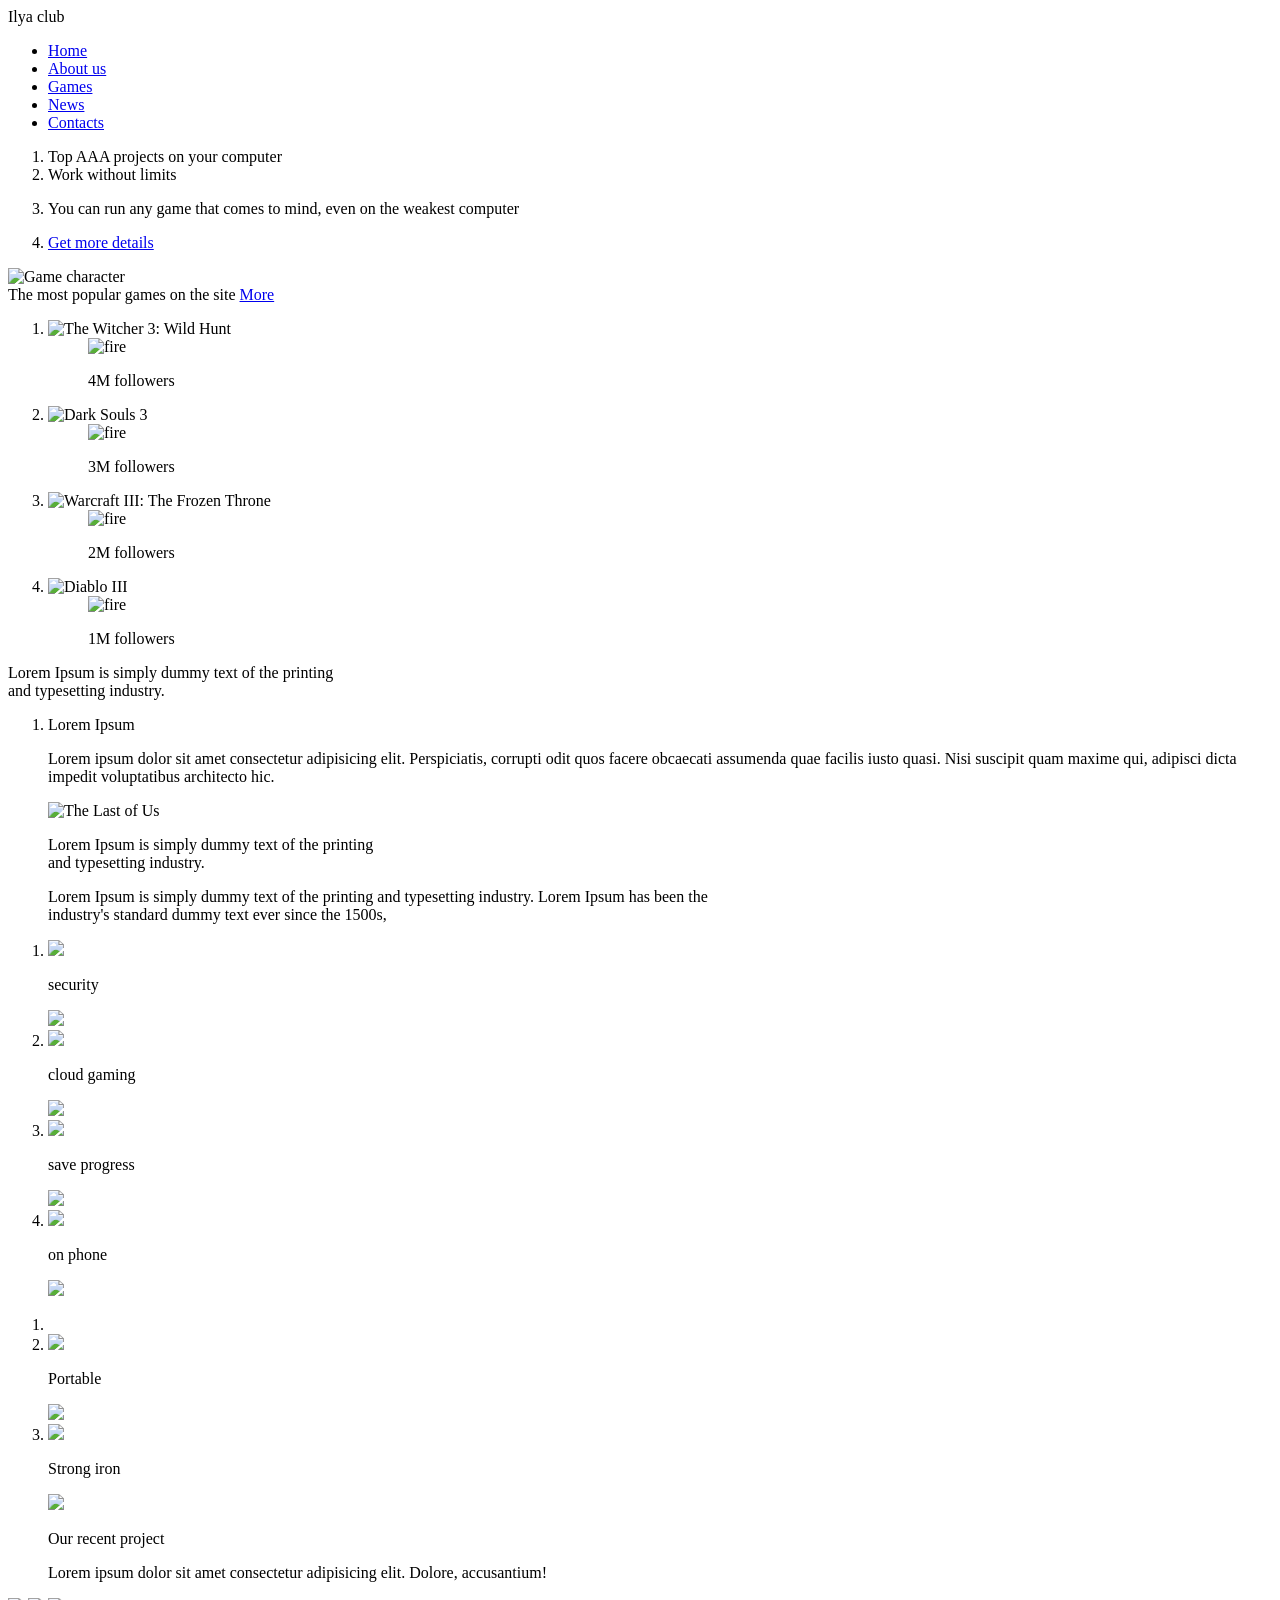
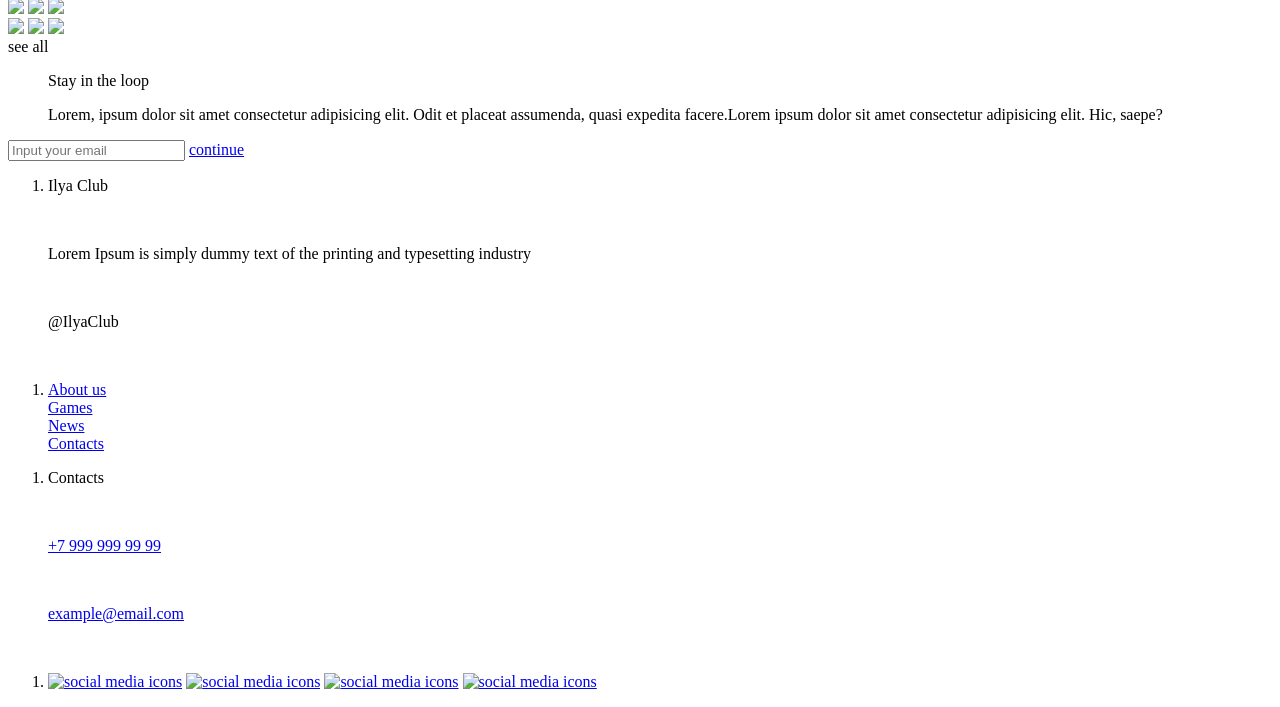
==== index.html @ 364cbd87 "Add files via upload" ====
<!DOCTYPE html>
<html lang="en">
<head>
    <meta charset="UTF-8">
    <meta name="viewport" content="width=device-width, initial-scale=1.0">
    <title>Game Website</title>
    <link rel="stylesheet" href="css/main.css">
</head>
<body>
    <header class="container">
        <span class="logo">Ilya club</span>
        <nav>
            <ul class="menu">
                <li class="active"><a href="about.html" class="active">Home</a></li>
                <li ><a href="about.html">About us</a></li>
                <li ><a href="games.html">Games</a></li>
                <li ><a href="news.html">News</a></li>
                <li class="menu-btn1"><a href="contacts.html">Contacts</a></li>
            </ul>
        </nav>
    </header>
    <main>
        <section id="gradient">
            <section class="hero">
                <div>
                <ol class="info1">
                    <li class="info1-item1">Top AAA projects on your computer</li>
                    <li class="info1-item2">Work without limits</li>
                    <li class="info1-item3"><p>You can run any game that comes to mind, even on the weakest computer</p></li>
                    <li><a class="info1-btn1" href="details.html">Get more details</a></li>
                </ol>
                </div>
                <img src="img/game-character 1-no-bg-HD (carve.photos).png" class="game-gg" alt="Game character">
            </section>

            <section class="popular-section">
                <div class="popular-heading">
                    <span class="text">The most popular games on the site</span>
                    <a class="popular-games-link" href="games.html">More</a>
                </div>
                <ol class="popular-games">
                    <li>
                        <img src="img/The_Witcher_3-_Wild_Hunt_Cover.jpg" alt="The Witcher 3: Wild Hunt" class="popular-games-img">
                        <ol class="popular-games-followers">
                            <img src="img/fire-element.png" alt="fire" class="followers-item">
                            <p class="followers-text">4M followers</p>
                        </ol>
                    </li>
                    <li>
                        <img src="img/Dark_souls_3_cover_art.jpg" alt="Dark Souls 3" class="popular-games-img">
                        <ol class="popular-games-followers">
                            <img src="img/fire-element.png" alt="fire" class="followers-item">
                            <p class="followers-text">3M followers</p>
                        </ol>
                    </li>
                    <li>
                        <img src="img/Warcraft_III_The_Frozen_Throne_Cover.jpg" alt="Warcraft III: The Frozen Throne" class="popular-games-img">
                        <ol class="popular-games-followers">
                            <img src="img/fire-element.png" alt="fire" class="followers-item">
                            <p class="followers-text">2M followers</p>
                        </ol>
                    </li>
                    <li>
                        <img src="img/Diablo_III_cover_720x1080.png" alt="Diablo III" class="popular-games-img">
                        <ol class="popular-games-followers">
                            <img src="img/fire-element.png" alt="fire" class="followers-item">
                            <p class="followers-text">1M followers</p>
                        </ol>
                    </li>
                </ol>       
            </section>
            <section class="before-popular">    
                <p class="before-popular-text1">Lorem Ipsum is simply dummy text of the printing<br> and typesetting industry.</p>
                <ol class="before-popular-list">
                    <li>
                        <p class="before-popular-text2">Lorem Ipsum</p>
                        <p class="before-popular-text3">Lorem ipsum dolor sit amet consectetur adipisicing elit. Perspiciatis, corrupti odit quos facere obcaecati assumenda quae facilis iusto quasi. Nisi suscipit quam maxime qui, adipisci dicta impedit voluptatibus architecto hic.</p>
                        <img src="img/lustofus.jpg" alt="The Last of Us" class="before-popular-img">
                    </li>
                </ol>
            </section>
            <section class="razdels">
                <ol class="razdels-div-link">
                    <p class="razdels-div-text1">Lorem Ipsum is simply dummy text of the printing<br>and typesetting industry.</p>
                    <p class="razdels-div-text2">Lorem Ipsum is simply dummy text of the printing and typesetting industry. Lorem Ipsum has been the<br>industry's standard dummy text ever since the 1500s,</p>
                </ol>
                <div>
                    <ol class="knopcy-list1">
                        <li>
                            <img src="img/signalization.png" class="knopcy-i">
                            <p class="knopcy-p">security</p>
                            <img src="img/irow.png" class="irow">
                        </li>
                        <li>
                            <img src="img/ps.png" class="knopcy-i">
                            <p class="knopcy-p">cloud gaming</p>
                            <img src="img/irow.png" class="irow">
                        </li>
                        <li>
                            <img src="img/hdd.png" class="knopcy-i">
                            <p class="knopcy-p">save progress</p>
                            <img src="img/irow.png" class="irow">
                        </li>
                        <li>
                            <img src="img/planshetphone.png" class="knopcy-i">
                            <p class="knopcy-p">on phone</p>
                            <img src="img/irow.png" class="irow">
                        </li>
                    </ol>
                </div>
                <div>
                    <ol class="knopcy-list2">
                        <li></li>
                        <li>
                            <img src="img/pkphone.png" class="knopcy-i">
                            <p class="knopcy-p">Portable</p>
                            <img src="img/irow.png" class="irow">

                        </li>
                        <li>
                            <img src="img/4270416.png" class="knopcy-i">
                            <p class="knopcy-p">Strong iron</p>
                            <img src="img/irow.png" class="irow">
                        </li>
                    </ol>
                </div>
            </section>
        </section>
        <section class="gradient2">
            <section class="our-project-section">
                <div>
                    <ol class="o-p-s-list">
                        <p class="o-p-s-l-text1">Our recent project</p>
                        <p class="o-p-s-l-text2">Lorem ipsum dolor sit amet consectetur adipisicing elit. Dolore, accusantium!</p>
                    </ol>
                    <div class="img-our-project-section1">
                        <img src="img/Rectangle 15.png">
                        <img src="img/Rectangle 16.png">
                        <img src="img/Rectangle 17.png">
                    </div>
                    <div class="img-our-project-section2">
                        <img src="img/Rectangle 19.png">
                        <img src="img/Rectangle 18.png">
                        <img src="img/Rectangle 20.png" class="img-in-ops">
                    </div>
                    <a class="btn-in-ops">see all</a>
                </div>
                <div class="email-contact">
                    <ol style="list-style: none;">
                        <li>
                            <p class="text-in-email">Stay in the loop</p>
                        </li>
                        <li>
                            <p class="text-in-email2">Lorem, ipsum dolor sit amet consectetur adipisicing elit. Odit et placeat assumenda, quasi expedita facere.Lorem ipsum dolor sit amet consectetur adipisicing elit. Hic, saepe?</p>
                        </li>
                    </ol>
                    <form action="" method="post">
                        <input type="email" class="email-input" placeholder="Input your email">
                        <a href="#" class="send-email">continue</a>
                    </form>
                </div>
            </section>
        </section>
    </main>
    <footer>
        <div class="footer">
            <ol class="footer-list"> 
                <li>
                    <p class="logo">Ilya Club</p><br>
                    <p>Lorem Ipsum is simply dummy text of the printing and typesetting industry</p><br>
                    <p>@IlyaClub</p><br>
                </li>
            </ol>
            <ol class="footer-list">
                <li>
                    <a href="about.html" class="footer-link-text">About us</a><br>
                    <a href="games.html" class="footer-link">Games</a><br>
                    <a href="news.html" class="footer-link">News</a><br>
                    <a href="contacts.html" class="footer-link">Contacts</a><br>
                </li>
            </ol>
            <ol class="footer-list" id="footer-list-contacts">
                <li>
                    <p class="footer-text-c">Contacts</p><br>
                    <a href="tel:+79999999999"><p class="number">+7 999 999 99 99</p></a><br>
                    <a href="mailto:example@email.com"><p class="email">example@email.com</p></a><br>
                </li>
            </ol>
            <ol class="footer-list">
                <li>
                    <a href="#"><img src="img/Group 5.png" alt="social media icons" class="footer-social-media"></a>
                    <a href="#"><img src="img/Group 11.png" alt="social media icons" class="footer-social-media"></a>
                    <a href="#"><img src="img/Group 10.png" alt="social media icons" class="footer-social-media"></a>
                    <a href="#"><img src="img/Group 9.png" alt="social media icons" class="footer-social-media"></a>
                </li>
            </ol>
        </div>
    </footer>
</body>
</html>
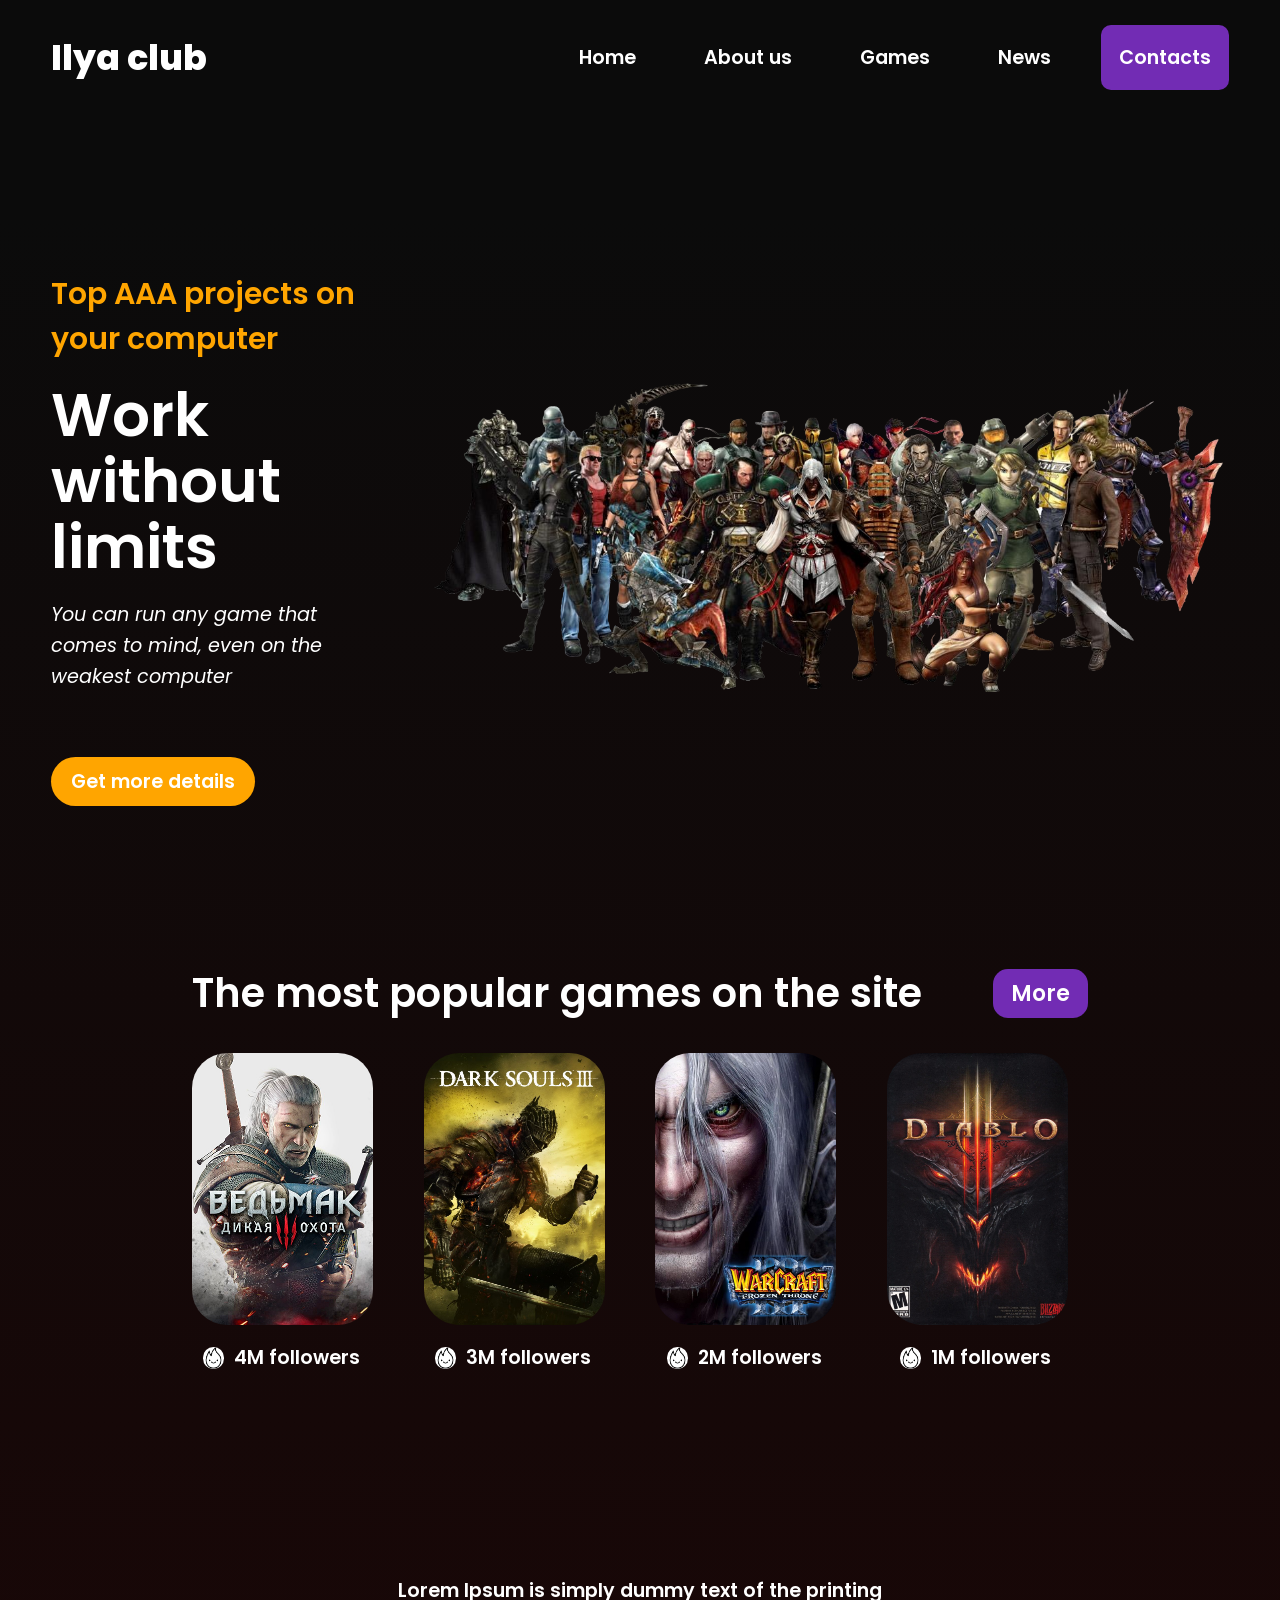
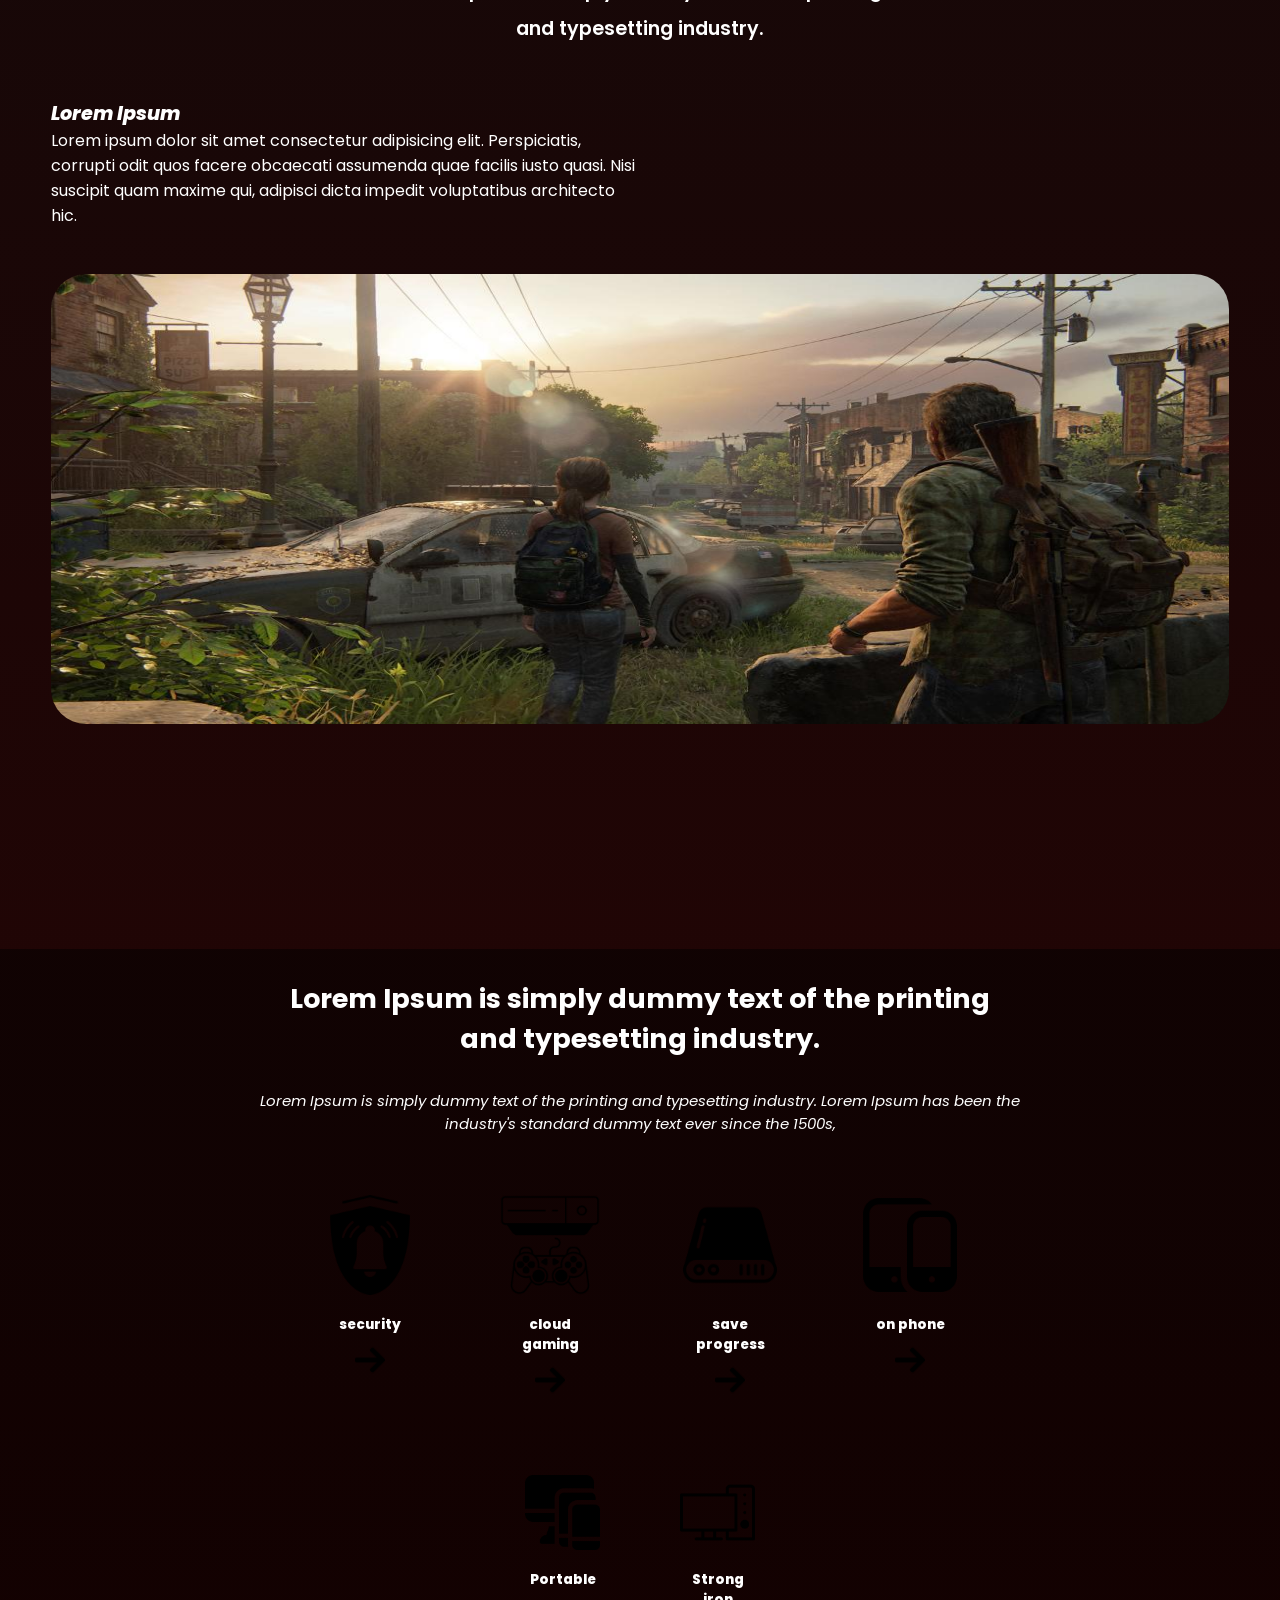
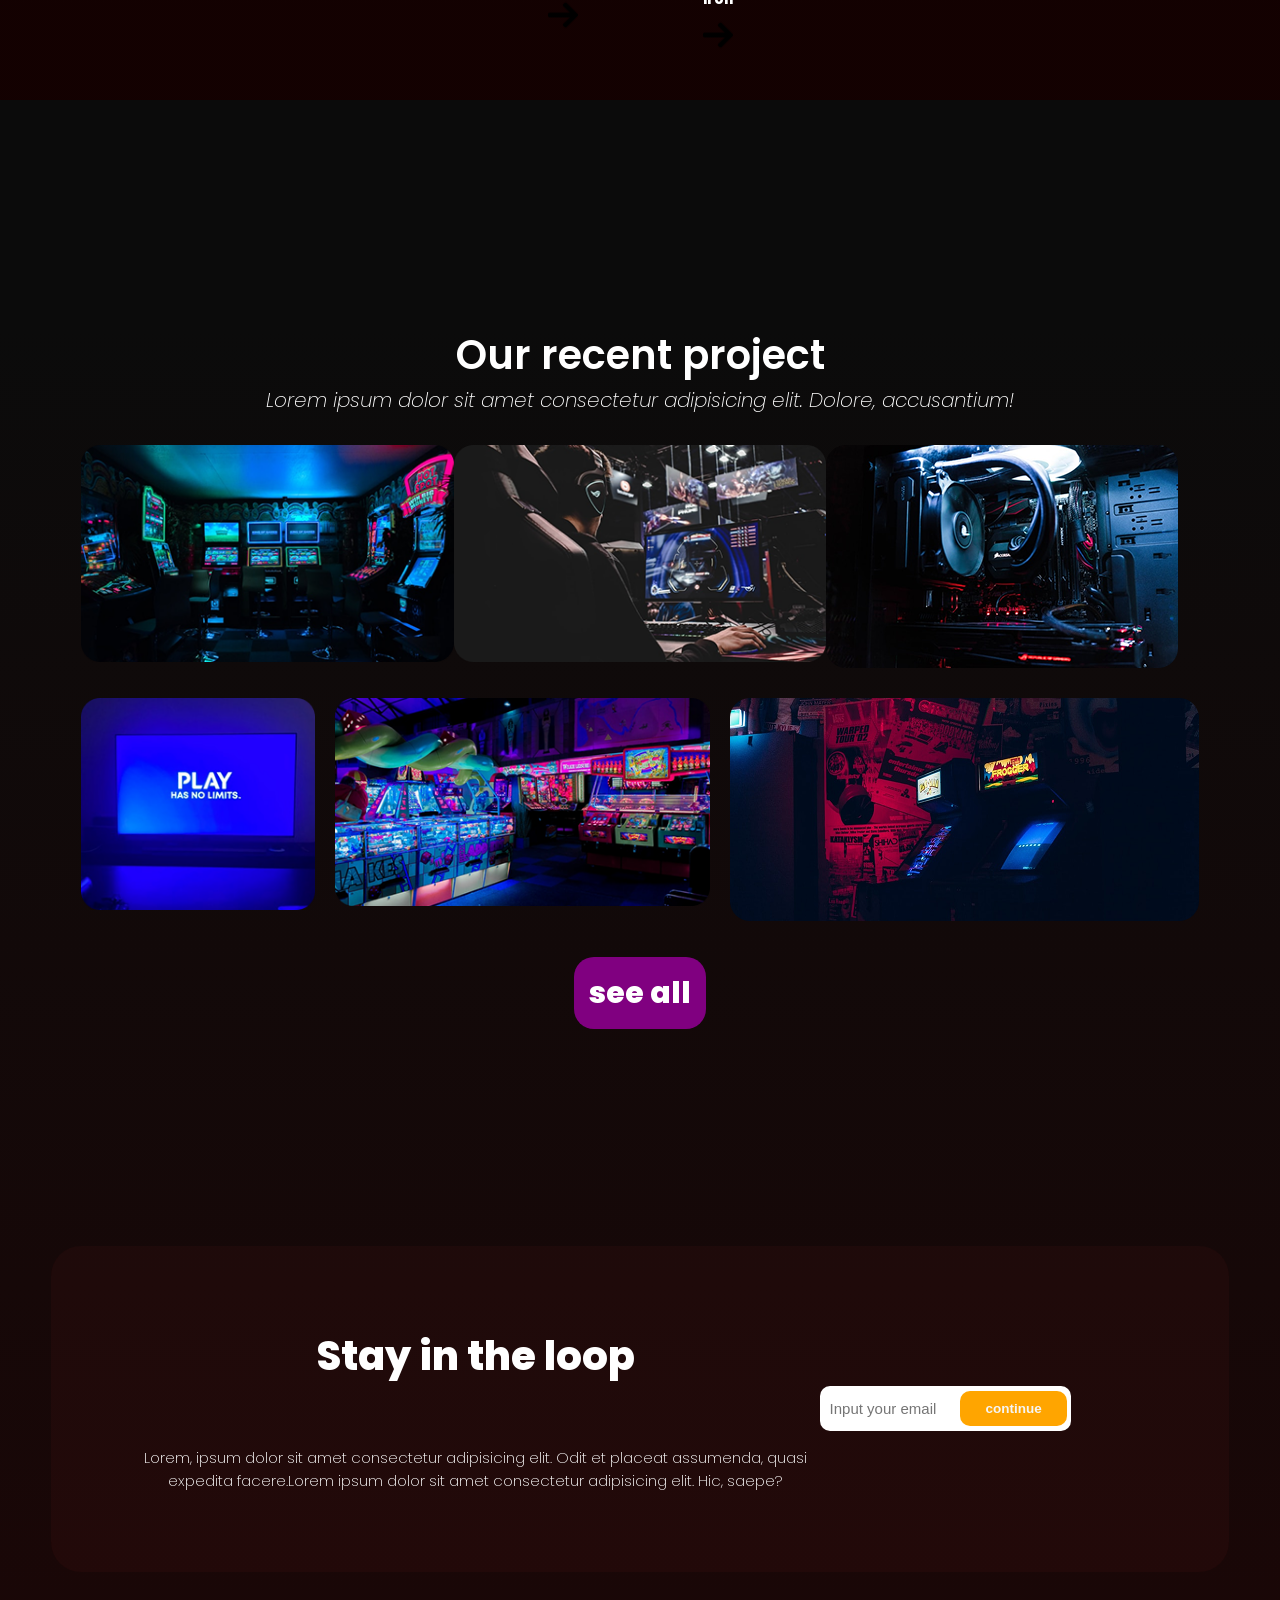
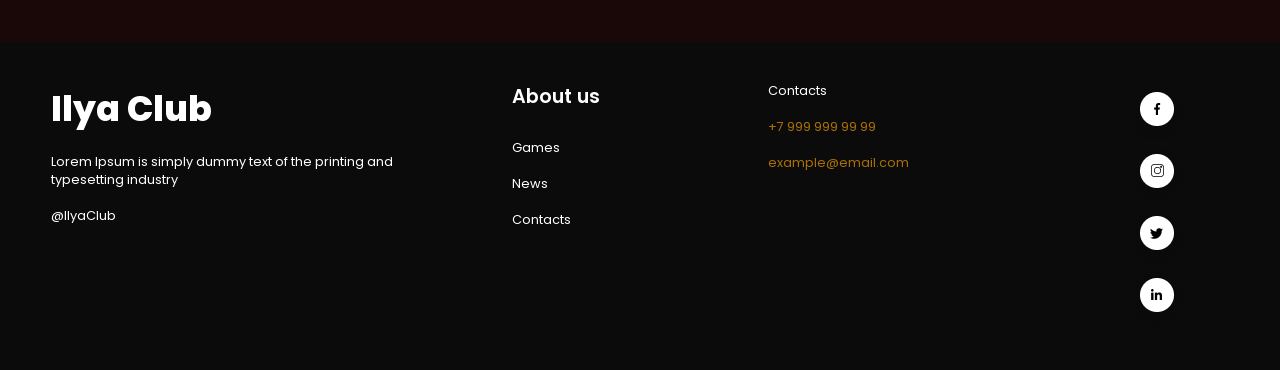
==== commit 7959dbcc: "сделал ревью" ====
--- a/index.html
+++ b/index.html
@@ -1,200 +1,270 @@
-<!DOCTYPE html>
+<!doctype html>
 <html lang="en">
-<head>
-    <meta charset="UTF-8">
-    <meta name="viewport" content="width=device-width, initial-scale=1.0">
+  <head>
+    <meta charset="UTF-8" />
+    <meta name="viewport" content="width=device-width, initial-scale=1.0" />
     <title>Game Website</title>
-    <link rel="stylesheet" href="css/main.css">
-</head>
-<body>
+    <link rel="stylesheet" href="css/main.css" />
+  </head>
+  <body>
     <header class="container">
-        <span class="logo">Ilya club</span>
-        <nav>
-            <ul class="menu">
-                <li class="active"><a href="about.html" class="active">Home</a></li>
-                <li ><a href="about.html">About us</a></li>
-                <li ><a href="games.html">Games</a></li>
-                <li ><a href="news.html">News</a></li>
-                <li class="menu-btn1"><a href="contacts.html">Contacts</a></li>
-            </ul>
-        </nav>
+      <span class="logo">Ilya club</span>
+      <nav class="menu">
+        <a href="about.html" class="active">Home</a>
+        <a href="about.html">About us</a>
+        <a href="games.html">Games</a>
+        <a href="news.html">News</a>
+        <a href="contacts.html" class="menu-btn1">Contacts</a>
+      </nav>
     </header>
     <main>
-        <section id="gradient">
-            <section class="hero">
-                <div>
-                <ol class="info1">
-                    <li class="info1-item1">Top AAA projects on your computer</li>
-                    <li class="info1-item2">Work without limits</li>
-                    <li class="info1-item3"><p>You can run any game that comes to mind, even on the weakest computer</p></li>
-                    <li><a class="info1-btn1" href="details.html">Get more details</a></li>
-                </ol>
-                </div>
-                <img src="img/game-character 1-no-bg-HD (carve.photos).png" class="game-gg" alt="Game character">
-            </section>
+      <section id="gradient">
+        <section class="hero">
+          <div class="info1">
+            <p class="info1-item1">Top AAA projects on your computer</p>
+            <p class="info1-item2">Work without limits</p>
+            <p class="info1-item3">
+              You can run any game that comes to mind, even on the weakest
+              computer
+            </p>
+            <a class="info1-btn1" href="details.html">Get more details</a>
+          </div>
+          <img
+            src="img/game-character 1-no-bg-HD (carve.photos).png"
+            class="game-gg"
+            alt="Game character"
+          />
+        </section>
 
-            <section class="popular-section">
-                <div class="popular-heading">
-                    <span class="text">The most popular games on the site</span>
-                    <a class="popular-games-link" href="games.html">More</a>
-                </div>
-                <ol class="popular-games">
-                    <li>
-                        <img src="img/The_Witcher_3-_Wild_Hunt_Cover.jpg" alt="The Witcher 3: Wild Hunt" class="popular-games-img">
-                        <ol class="popular-games-followers">
-                            <img src="img/fire-element.png" alt="fire" class="followers-item">
-                            <p class="followers-text">4M followers</p>
-                        </ol>
-                    </li>
-                    <li>
-                        <img src="img/Dark_souls_3_cover_art.jpg" alt="Dark Souls 3" class="popular-games-img">
-                        <ol class="popular-games-followers">
-                            <img src="img/fire-element.png" alt="fire" class="followers-item">
-                            <p class="followers-text">3M followers</p>
-                        </ol>
-                    </li>
-                    <li>
-                        <img src="img/Warcraft_III_The_Frozen_Throne_Cover.jpg" alt="Warcraft III: The Frozen Throne" class="popular-games-img">
-                        <ol class="popular-games-followers">
-                            <img src="img/fire-element.png" alt="fire" class="followers-item">
-                            <p class="followers-text">2M followers</p>
-                        </ol>
-                    </li>
-                    <li>
-                        <img src="img/Diablo_III_cover_720x1080.png" alt="Diablo III" class="popular-games-img">
-                        <ol class="popular-games-followers">
-                            <img src="img/fire-element.png" alt="fire" class="followers-item">
-                            <p class="followers-text">1M followers</p>
-                        </ol>
-                    </li>
-                </ol>       
-            </section>
-            <section class="before-popular">    
-                <p class="before-popular-text1">Lorem Ipsum is simply dummy text of the printing<br> and typesetting industry.</p>
-                <ol class="before-popular-list">
-                    <li>
-                        <p class="before-popular-text2">Lorem Ipsum</p>
-                        <p class="before-popular-text3">Lorem ipsum dolor sit amet consectetur adipisicing elit. Perspiciatis, corrupti odit quos facere obcaecati assumenda quae facilis iusto quasi. Nisi suscipit quam maxime qui, adipisci dicta impedit voluptatibus architecto hic.</p>
-                        <img src="img/lustofus.jpg" alt="The Last of Us" class="before-popular-img">
-                    </li>
-                </ol>
-            </section>
-            <section class="razdels">
-                <ol class="razdels-div-link">
-                    <p class="razdels-div-text1">Lorem Ipsum is simply dummy text of the printing<br>and typesetting industry.</p>
-                    <p class="razdels-div-text2">Lorem Ipsum is simply dummy text of the printing and typesetting industry. Lorem Ipsum has been the<br>industry's standard dummy text ever since the 1500s,</p>
-                </ol>
-                <div>
-                    <ol class="knopcy-list1">
-                        <li>
-                            <img src="img/signalization.png" class="knopcy-i">
-                            <p class="knopcy-p">security</p>
-                            <img src="img/irow.png" class="irow">
-                        </li>
-                        <li>
-                            <img src="img/ps.png" class="knopcy-i">
-                            <p class="knopcy-p">cloud gaming</p>
-                            <img src="img/irow.png" class="irow">
-                        </li>
-                        <li>
-                            <img src="img/hdd.png" class="knopcy-i">
-                            <p class="knopcy-p">save progress</p>
-                            <img src="img/irow.png" class="irow">
-                        </li>
-                        <li>
-                            <img src="img/planshetphone.png" class="knopcy-i">
-                            <p class="knopcy-p">on phone</p>
-                            <img src="img/irow.png" class="irow">
-                        </li>
-                    </ol>
-                </div>
-                <div>
-                    <ol class="knopcy-list2">
-                        <li></li>
-                        <li>
-                            <img src="img/pkphone.png" class="knopcy-i">
-                            <p class="knopcy-p">Portable</p>
-                            <img src="img/irow.png" class="irow">
-
-                        </li>
-                        <li>
-                            <img src="img/4270416.png" class="knopcy-i">
-                            <p class="knopcy-p">Strong iron</p>
-                            <img src="img/irow.png" class="irow">
-                        </li>
-                    </ol>
-                </div>
-            </section>
-        </section>
-        <section class="gradient2">
-            <section class="our-project-section">
-                <div>
-                    <ol class="o-p-s-list">
-                        <p class="o-p-s-l-text1">Our recent project</p>
-                        <p class="o-p-s-l-text2">Lorem ipsum dolor sit amet consectetur adipisicing elit. Dolore, accusantium!</p>
-                    </ol>
-                    <div class="img-our-project-section1">
-                        <img src="img/Rectangle 15.png">
-                        <img src="img/Rectangle 16.png">
-                        <img src="img/Rectangle 17.png">
-                    </div>
-                    <div class="img-our-project-section2">
-                        <img src="img/Rectangle 19.png">
-                        <img src="img/Rectangle 18.png">
-                        <img src="img/Rectangle 20.png" class="img-in-ops">
-                    </div>
-                    <a class="btn-in-ops">see all</a>
-                </div>
-                <div class="email-contact">
-                    <ol style="list-style: none;">
-                        <li>
-                            <p class="text-in-email">Stay in the loop</p>
-                        </li>
-                        <li>
-                            <p class="text-in-email2">Lorem, ipsum dolor sit amet consectetur adipisicing elit. Odit et placeat assumenda, quasi expedita facere.Lorem ipsum dolor sit amet consectetur adipisicing elit. Hic, saepe?</p>
-                        </li>
-                    </ol>
-                    <form action="" method="post">
-                        <input type="email" class="email-input" placeholder="Input your email">
-                        <a href="#" class="send-email">continue</a>
-                    </form>
-                </div>
-            </section>
-        </section>
+        <section class="popular-section">
+          <div class="popular-heading">
+            <span class="text">The most popular games on the site</span>
+            <a class="popular-games-link" href="games.html">More</a>
+          </div>
+          <div class="popular-games">
+            <div>
+              <img
+                src="img/The_Witcher_3-_Wild_Hunt_Cover.jpg"
+                alt="The Witcher 3: Wild Hunt"
+                class="popular-games-img"
+              />
+              <div class="popular-games-followers">
+                <img
+                  src="img/fire-element.png"
+                  alt="fire"
+                  class="followers-item"
+                />
+                <p class="followers-text">4M followers</p>
+              </div>
+            </div>
+            <div>
+              <img
+                src="img/Dark_souls_3_cover_art.jpg"
+                alt="Dark Souls 3"
+                class="popular-games-img"
+              />
+              <div class="popular-games-followers">
+                <img
+                  src="img/fire-element.png"
+                  alt="fire"
+                  class="followers-item"
+                />
+                <p class="followers-text">3M followers</p>
+              </div>
+            </div>
+            <div>
+              <img
+                src="img/Warcraft_III_The_Frozen_Throne_Cover.jpg"
+                alt="Warcraft III: The Frozen Throne"
+                class="popular-games-img"
+              />
+              <div class="popular-games-followers">
+                <img
+                  src="img/fire-element.png"
+                  alt="fire"
+                  class="followers-item"
+                />
+                <p class="followers-text">2M followers</p>
+              </div>
+            </div>
+            <div>
+              <img
+                src="img/Diablo_III_cover_720x1080.png"
+                alt="Diablo III"
+                class="popular-games-img"
+              />
+              <div class="popular-games-followers">
+                <img
+                  src="img/fire-element.png"
+                  alt="fire"
+                  class="followers-item"
+                />
+                <p class="followers-text">1M followers</p>
+              </div>
+            </div>
+          </div>
+        </section>
+        <section class="before-popular">
+          <p class="before-popular-text1">
+            Lorem Ipsum is simply dummy text of the printing<br />
+            and typesetting industry.
+          </p>
+          <div class="before-popular-list">
+            <p class="before-popular-text2">Lorem Ipsum</p>
+            <p class="before-popular-text3">
+              Lorem ipsum dolor sit amet consectetur adipisicing elit.
+              Perspiciatis, corrupti odit quos facere obcaecati assumenda quae
+              facilis iusto quasi. Nisi suscipit quam maxime qui, adipisci dicta
+              impedit voluptatibus architecto hic.
+            </p>
+            <img
+              src="img/lustofus.jpg"
+              alt="The Last of Us"
+              class="before-popular-img"
+            />
+          </div>
+        </section>
+        <section class="razdels">
+          <div class="razdels-div-link">
+            <p class="razdels-div-text1">
+              Lorem Ipsum is simply dummy text of the printing<br />and
+              typesetting industry.
+            </p>
+            <p class="razdels-div-text2">
+              Lorem Ipsum is simply dummy text of the printing and typesetting
+              industry. Lorem Ipsum has been the<br />industry's standard dummy
+              text ever since the 1500s,
+            </p>
+          </div>
+          <div class="knopcy-list1">
+            <div>
+              <img src="img/signalization.png" class="knopcy-i" />
+              <p class="knopcy-p">security</p>
+              <img src="img/irow.png" class="irow" />
+            </div>
+            <div>
+              <img src="img/ps.png" class="knopcy-i" />
+              <p class="knopcy-p">cloud gaming</p>
+              <img src="img/irow.png" class="irow" />
+            </div>
+            <div>
+              <img src="img/hdd.png" class="knopcy-i" />
+              <p class="knopcy-p">save progress</p>
+              <img src="img/irow.png" class="irow" />
+            </div>
+            <div>
+              <img src="img/planshetphone.png" class="knopcy-i" />
+              <p class="knopcy-p">on phone</p>
+              <img src="img/irow.png" class="irow" />
+            </div>
+          </div>
+          <div class="knopcy-list2">
+            <p></p>
+            <div>
+              <img src="img/pkphone.png" class="knopcy-i" />
+              <p class="knopcy-p">Portable</p>
+              <img src="img/irow.png" class="irow" />
+            </div>
+            <div>
+              <img src="img/4270416.png" class="knopcy-i" />
+              <p class="knopcy-p">Strong iron</p>
+              <img src="img/irow.png" class="irow" />
+            </div>
+          </div>
+        </section>
+      </section>
+      <section class="gradient2">
+        <section class="our-project-section">
+          <div>
+            <div class="o-p-s-list">
+              <p class="o-p-s-l-text1">Our recent project</p>
+              <p class="o-p-s-l-text2">
+                Lorem ipsum dolor sit amet consectetur adipisicing elit. Dolore,
+                accusantium!
+              </p>
+            </div>
+            <div class="img-our-project-section1">
+              <img src="img/Rectangle 15.png" />
+              <img src="img/Rectangle 16.png" />
+              <img src="img/Rectangle 17.png" />
+            </div>
+            <div class="img-our-project-section2">
+              <img src="img/Rectangle 19.png" />
+              <img src="img/Rectangle 18.png" />
+              <img src="img/Rectangle 20.png" class="img-in-ops" />
+            </div>
+            <a class="btn-in-ops">see all</a>
+          </div>
+          <div class="email-contact">
+            <div>
+              <p class="text-in-email">Stay in the loop</p>
+              <p class="text-in-email2">
+                Lorem, ipsum dolor sit amet consectetur adipisicing elit. Odit
+                et placeat assumenda, quasi expedita facere.Lorem ipsum dolor
+                sit amet consectetur adipisicing elit. Hic, saepe?
+              </p>
+            </div>
+            <form class="input-email">
+              <input type="email" placeholder="Input your email" />
+              <button href="#">continue</button>
+            </form>
+          </div>
+        </section>
+      </section>
     </main>
     <footer>
-        <div class="footer">
-            <ol class="footer-list"> 
-                <li>
-                    <p class="logo">Ilya Club</p><br>
-                    <p>Lorem Ipsum is simply dummy text of the printing and typesetting industry</p><br>
-                    <p>@IlyaClub</p><br>
-                </li>
-            </ol>
-            <ol class="footer-list">
-                <li>
-                    <a href="about.html" class="footer-link-text">About us</a><br>
-                    <a href="games.html" class="footer-link">Games</a><br>
-                    <a href="news.html" class="footer-link">News</a><br>
-                    <a href="contacts.html" class="footer-link">Contacts</a><br>
-                </li>
-            </ol>
-            <ol class="footer-list" id="footer-list-contacts">
-                <li>
-                    <p class="footer-text-c">Contacts</p><br>
-                    <a href="tel:+79999999999"><p class="number">+7 999 999 99 99</p></a><br>
-                    <a href="mailto:example@email.com"><p class="email">example@email.com</p></a><br>
-                </li>
-            </ol>
-            <ol class="footer-list">
-                <li>
-                    <a href="#"><img src="img/Group 5.png" alt="social media icons" class="footer-social-media"></a>
-                    <a href="#"><img src="img/Group 11.png" alt="social media icons" class="footer-social-media"></a>
-                    <a href="#"><img src="img/Group 10.png" alt="social media icons" class="footer-social-media"></a>
-                    <a href="#"><img src="img/Group 9.png" alt="social media icons" class="footer-social-media"></a>
-                </li>
-            </ol>
-        </div>
+      <div class="footer-div">
+        <p class="logo">Ilya Club</p>
+        <br />
+        <p>
+          Lorem Ipsum is simply dummy text of the printing and typesetting
+          industry
+        </p>
+        <br />
+        <p>@IlyaClub</p>
+        <br />
+      </div>
+      <div class="footer-div">
+        <a href="about.html" class="footer-link-text">About us</a><br />
+        <a href="games.html" class="footer-link">Games</a><br />
+        <a href="news.html" class="footer-link">News</a><br />
+        <a href="contacts.html" class="footer-link">Contacts</a><br />
+      </div>
+      <div class="footer-div">
+        <p class="footer-text-c">Contacts</p>
+        <br />
+        <a href="tel:+79999999999"><p class="number">+7 999 999 99 99</p></a
+        ><br />
+        <a href="mailto:example@email.com"
+          ><p class="email">example@email.com</p></a
+        ><br />
+      </div>
+      <div class="footer-div">
+        <a href="#"
+          ><img
+            src="img/Group 5.png"
+            alt="social media icons"
+            class="footer-social-media"
+        /></a>
+        <a href="#"
+          ><img
+            src="img/Group 11.png"
+            alt="social media icons"
+            class="footer-social-media"
+        /></a>
+        <a href="#"
+          ><img
+            src="img/Group 10.png"
+            alt="social media icons"
+            class="footer-social-media"
+        /></a>
+        <a href="#"
+          ><img
+            src="img/Group 9.png"
+            alt="social media icons"
+            class="footer-social-media"
+        /></a>
+      </div>
     </footer>
-</body>
-</html>+  </body>
+</html>
--- a/css/main.css
+++ b/css/main.css
@@ -0,0 +1,504 @@
+@import url('https://fonts.googleapis.com/css2?family=Poppins:wght@400;500;600;700;800&display=swap');
+
+* { box-sizing: border-box; margin: 0; padding: 0; }
+
+html { scroll-behavior: smooth; }
+
+body {
+    min-height: 100vh;
+    font-family: 'Poppins', sans-serif;
+    font-weight: 400;
+    background: #0b0b0b;
+    color: #fff;
+    overflow-x: hidden;
+}
+
+
+a { text-decoration: none; }
+img { max-width: 100%; height: auto; display: block; }
+
+
+.container {
+    width: min(2000px, 92%);
+    margin: 0 auto;
+    padding: 25px 0;
+    display: flex;
+    justify-content: space-between;
+    align-items: center;
+    gap: 30px;
+}
+
+.logo {
+    flex: 0 0 auto;
+    color: #fff;
+    font-size: clamp(10px, 3vw, 35px);
+    font-weight: 800;
+    white-space: nowrap;
+}
+
+.menu {
+    display: flex;
+    flex-wrap: wrap;
+    justify-content: flex-end;
+    align-items: center;
+    gap: clamp(12px, 2.5vw, 50px);
+    
+}
+
+.menu a {
+    display: block;
+    padding: 2vh 2vh;
+    font-size: clamp(15px, 1.5vw, 20px);
+    font-weight: 600;
+    color: #fff;
+}
+
+.menu a:hover { color: orange; }
+
+.menu-btn1 {
+    color: white;
+    padding: 2vh 2vh;
+    font-size: clamp(2px, 5vh, 20px);
+    font-weight: 600;
+    background: rgb(114, 44, 180);
+    border-radius: 10px;
+    border: black;
+}
+
+.menu-btn1:hover {
+    transform: translateY(-5px);
+    opacity: .9;
+    background: grey;
+    cursor: pointer;
+}
+
+#gradient {
+    background: linear-gradient(
+        to bottom,
+        #0b0b0b 0%,
+        rgba(51, 0, 0, 0.7) 100%
+    );
+}
+
+.hero {
+    width: min(1650px, 92%);
+    min-height: clamp(520px, 72vh, 760px);
+    margin: 100px auto;
+    display: grid;
+    grid-template-columns: minmax(0, 1fr) minmax(400px, 2.5fr);
+    align-items: center;
+    gap: clamp(20px, 5vw, 80px);
+}
+
+.info1 {
+    width: 100%;
+    list-style: none;
+    position: static;
+    padding: 0;
+}
+
+.info1-item1 {
+    display: block;
+    font-size: clamp(22px, 2.4vw, 30px);
+    font-weight: 600;
+    color: orange;
+}
+
+.info1-item2 {
+    display: block;
+    font-size: clamp(38px, 5vw, 60px);
+    line-height: 1.1;
+    font-weight: 600;
+    color: #fff;
+    padding: 20px 0;
+}
+
+.info1-item3 {
+    display: block;
+    max-width: 600px;
+    font-size: clamp(16px, 1.5vw, 20px);
+    font-style: italic;
+    line-height: 1.6;
+    color: #fff;
+}
+
+.info1-btn1 {
+    display: inline-block;
+    padding: 10px 20px;
+    background: orange;
+    color: #fff;
+    font-size: clamp(16px, 1.5vw, 20px);
+    font-weight: 600;
+    border-radius: 30px;
+    margin-top: clamp(30px, 5vw, 70px);
+    transition: transform .2s ease, opacity .2s ease;
+}
+
+.info1-btn1:hover {
+    background-color: grey;
+    transform: translateY(-10px);
+    opacity: .9;
+    cursor: pointer;
+}
+
+.game-gg {
+    position: static;
+    justify-self: center;
+    width: min(1400px, 100%);
+    padding: 0;
+    height: auto;
+    object-fit: contain;
+}
+
+
+.popular-section {
+    width: min(1400px, 92%);
+    margin: 0 auto;
+    max-width: 70%;
+}
+
+.popular-heading {
+    display: flex;
+    align-items: center;
+    justify-content: space-between;
+    gap: 20px;
+    margin-bottom: 30px;
+}
+
+.text {
+    position: static;
+    display: block;
+    padding: 0;
+    margin: 0;
+    color: white;
+    font-size: clamp(26px, 3.2vw, 40px);
+    font-weight: 600;
+}
+
+.popular-games-link {
+    position: static;
+    display: inline-block;
+    padding: 8px 18px;
+    margin: 0;
+    background-color: rgb(114, 44, 180);
+    color: white;
+    font-size: clamp(16px, 2vw, 22px);
+    font-weight: 600;
+    border-radius: 15px;
+    white-space: nowrap;
+}
+
+.popular-games-link:hover {
+    background-color: grey;
+    transform: translateY(-2px);
+    opacity: .9;
+}
+
+.more-information_text {
+    display: flex;
+    justify-content: center;
+    color: white;
+}
+
+.popular-games {
+    display: grid;
+    grid-template-columns: repeat(auto-fit, minmax(0, 1fr));
+    gap: 30px;
+}
+
+.popular-games-img {    
+    max-width: 90%;
+    border-radius: 35px;
+}
+
+.followers-item {
+    max-width: 12%;
+    background-color: #fff;
+    border-radius: 35px;
+    margin-top: 10px;
+}
+
+.popular-games-followers {  
+    display: flex;
+    align-items: center;
+    justify-content: center;
+    margin-right: 1.8vw;
+    margin-top: 1vh;
+    gap: 10px;
+}
+
+.followers-text {
+    margin-top: 1vh;
+    color: white;
+    font-size: clamp(7px, 1.5vw, 20px);
+    font-weight: 600;
+}
+
+.before-popular {
+    width: min(1400px, 92%);
+    margin: 0 auto;
+}
+
+.before-popular-text1 {
+    margin: 0 auto;
+    max-width: 50%;
+    font-size: clamp(16px, 1.5vw, 25px);
+    font-weight: 600;
+    line-height: 2;
+    margin-top: 200px;
+    text-align: center;
+}
+
+.before-popular-list {
+    margin-top: 50px;   
+}
+
+.before-popular-text2 {
+    font-size: clamp(16px, 1.5vw, 30px);
+    font-weight: 800;
+    font-style: italic;
+}
+
+.before-popular-text3 {
+    max-width: 50%;
+    font-size: clamp(8px, 1.5vw, 16px);
+    font-weight: regular;
+}
+
+.before-popular-img {
+    width: 100%;
+    height: clamp(200px, 50vh, 700px);
+    border-radius: 35px;
+    margin-top: 46px;
+}
+
+.razdels {
+    width: min(2000px, 100%);
+    margin: 25vh auto;
+    background: linear-gradient(rgba(0, 0, 0, 0.5), rgba(0, 0, 0, 0.5)), url('https://coop-land.ru/uploads/posts/2020-06/1592483333_10-1080p.jpg');
+    background-repeat: no-repeat;
+    background-size: cover;
+}
+
+
+.razdels-div {    
+    width: min(1400px, 92%);
+    margin: 0 auto;
+}
+
+.razdels-div-link {
+    text-align: center;
+}
+
+.razdels-div-text1 {
+    padding: 30px;
+    font-size: clamp(10px, 3vh, 30px);
+    font-weight: bold;
+}
+
+.razdels-div-text2 {
+    font-size: clamp(5px, 2vh, 15px);
+    font-weight: regular;
+    font-style: italic;
+}
+
+
+.knopcy-list1 {
+    max-width: 50%;
+    margin: 30px auto;
+    padding-top: 30px;
+    display: grid;
+    grid-template-columns: repeat(4, minmax(0, 1fr));
+    gap: 80px;
+    justify-content: center;
+    text-align: center;
+    font-size: clamp(1px, 2vh, 20px);
+    font-weight: 800;
+}
+
+.knopcy-i {
+    padding-bottom: 20px;
+    min-width: 20px;
+}
+
+.knopcy-p {
+    font-size: clamp(1px, 1.5vh, 15px);
+}
+
+.irow {
+    display: block;
+    width: 30px;
+    margin: 10px auto 0;
+    min-width: 10px;
+}
+
+.knopcy-list2 {
+    width: 50%;
+    margin: 0 auto;
+    padding: 50px;
+    display: grid;
+    grid-template-columns: repeat(4, minmax(0, 1fr));
+    list-style: none;
+    gap: 80px;
+    justify-content: center;
+    text-align: center;
+    font-size: clamp(1px, 2vh, 20px);
+    font-weight: 800
+}
+
+.our-project-section {
+    width: min(1400px, 92%);
+    margin: 0 auto;
+    text-align: center;
+}
+
+.gradient2 {
+    background: linear-gradient(
+        to bottom,
+        #0b0b0b 0%,
+        rgba(51, 0, 0, 0.377) 100%
+    );
+}
+
+.o-p-s-l-text1 {
+    font-size: clamp(10px, 5vh, 40px);
+    font-weight: 600;
+}
+
+.o-p-s-l-text2 {
+    font-size: clamp(5px, 3vh, 20px);
+    font-weight: 200;
+    font-style: italic;
+}
+
+.img-our-project-section1 {
+    margin: 30px;
+    display: grid;
+    grid-template-columns: repeat(3, minmax(0, 1fr));
+}
+
+.img-our-project-section2 {
+    margin: 30px;
+    display: grid;
+    grid-template-columns: minmax(0, 1fr) minmax(0, 1.6fr) minmax(0, 2fr);
+    gap: 20px;
+    margin-bottom: 50px;
+}
+
+.btn-in-ops {
+    background-color: purple;
+    padding: 15px 15px;
+    border-radius: 20px;
+    font-size: 30px;
+    font-weight: 800;
+}
+
+.btn-in-ops:hover {
+    background-color: grey;
+    transform: translateY(-10px);
+    opacity: .9;
+    cursor: pointer;
+}
+
+.email-contact {
+    background-color: rgba(180, 44, 44, 0.055);
+    border-radius: 30px;
+    margin-top: 300px;
+    transform: translateY(-70px);
+    padding: 50px;
+    display: grid;
+    grid-template-columns: minmax(0, 2fr) minmax(0, 1fr);
+    align-items: center;
+}
+
+.text-in-email {
+    padding-left: 30px;
+    padding-top: 30px;
+    font-size: 40px;
+    font-weight: 800;
+    margin-bottom: 30px;
+}
+
+.text-in-email2 {
+    padding-left: 30px;
+    padding-top: 30px;
+    font-size: 15px;
+    font-weight: 200;
+    margin-bottom: 30px;
+}
+
+.our-project-section-div {
+    margin: 100px auto;
+}
+
+.input-email {
+    display: flex;
+    align-items: center;
+    overflow: hidden;
+}
+
+.input-email input {
+    flex-grow: 1;
+    border: none;
+    outline: none;
+    font-size: clamp(1px, 2vh, 15px);
+    border-radius: 10px;
+    width: 30%;
+    height: clamp(30px, 5vh, 50px);
+}
+
+input::placeholder {
+    padding-left: 10px;
+}
+
+.input-email button{
+    position: relative;
+    left: -31%;
+    width: 30%; 
+    border: none;
+    padding: 10px 10px;
+    font-size: clamp(1px, 1.5vh, 20px);
+    font-weight: 600;
+    background-color: orange;
+    border-radius: 10px;
+    color: whitesmoke;  
+    cursor: pointer;
+}
+
+.input-email button:hover {
+  background: purple;
+}
+
+footer {
+    display: block;
+    padding: 40px 0;
+    width: min(1400px, 92%);
+    margin: 0 auto;
+    display: grid;
+    grid-template-columns: minmax(0, 4fr) minmax(0, 2fr) minmax(0, 3fr) minmax(0, 1fr);
+    gap: 50px;
+}
+
+.footer-div {
+    list-style: none;
+    font-size: clamp(1px, 1vw, 20px);
+}
+
+.footer-link {
+    display: block;
+    font-size: clamp(10px, 1vw, 20px);
+    font-weight: 400;
+    color: #fff;
+}
+
+.footer-link-text {
+    display: block;
+    font-size: clamp(15px, 1.5vw, 40px);
+    font-weight: 600;
+    color: #fff;
+    margin-bottom: 10px;
+}
+
+.number, .email {
+    color: rgba(255, 166, 0, 0.651);
+}
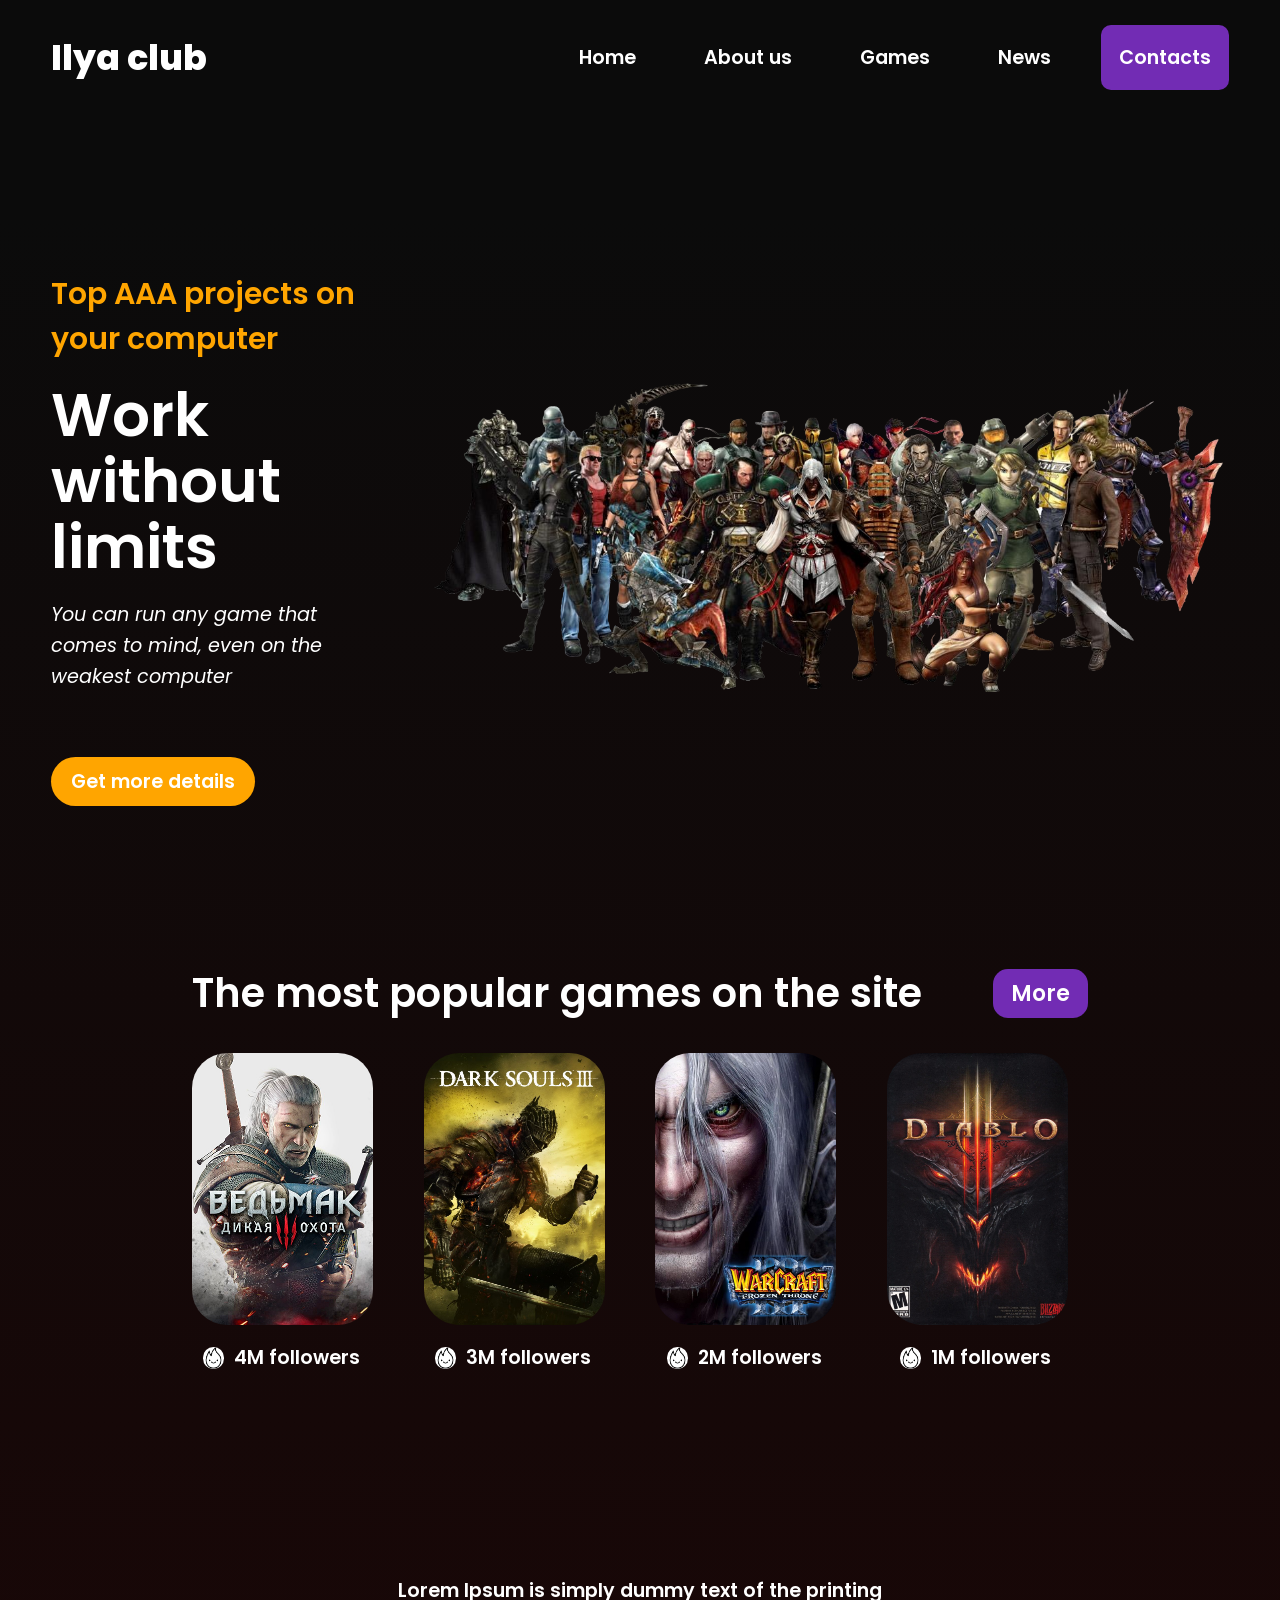
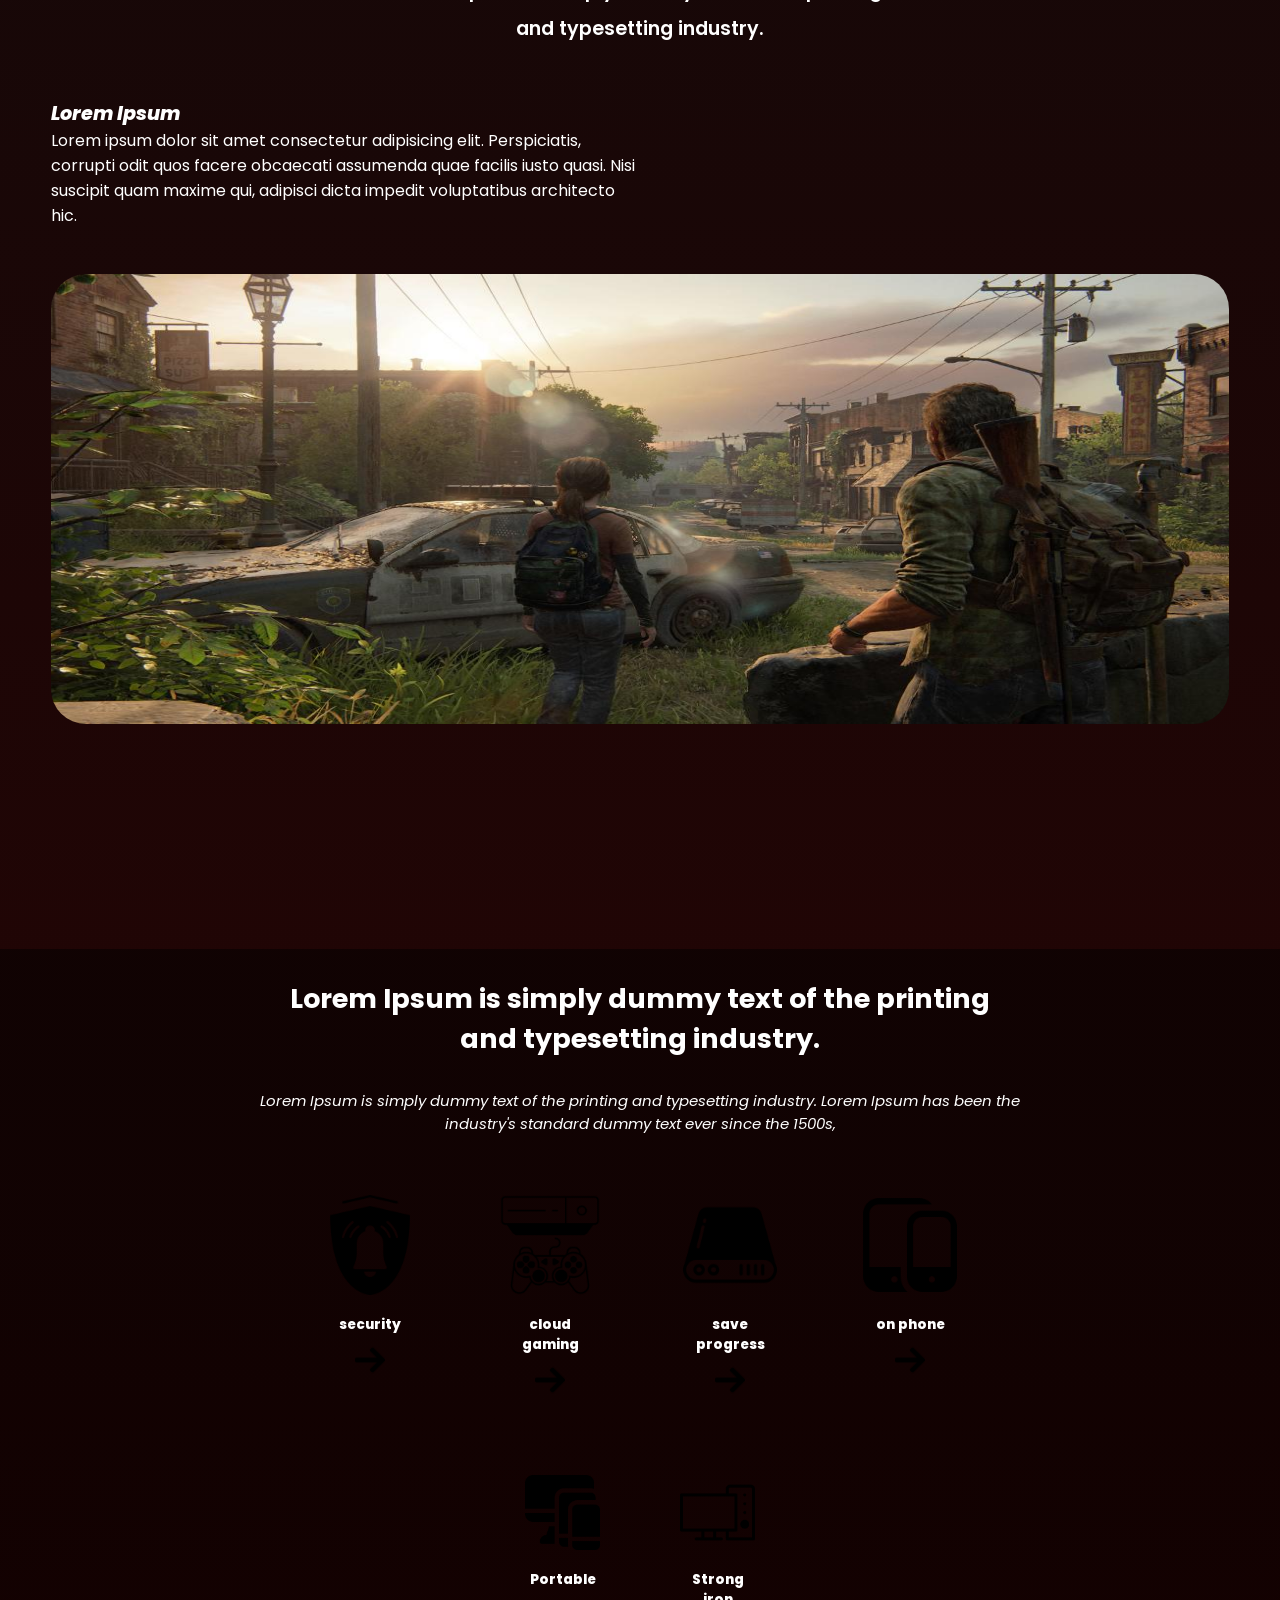
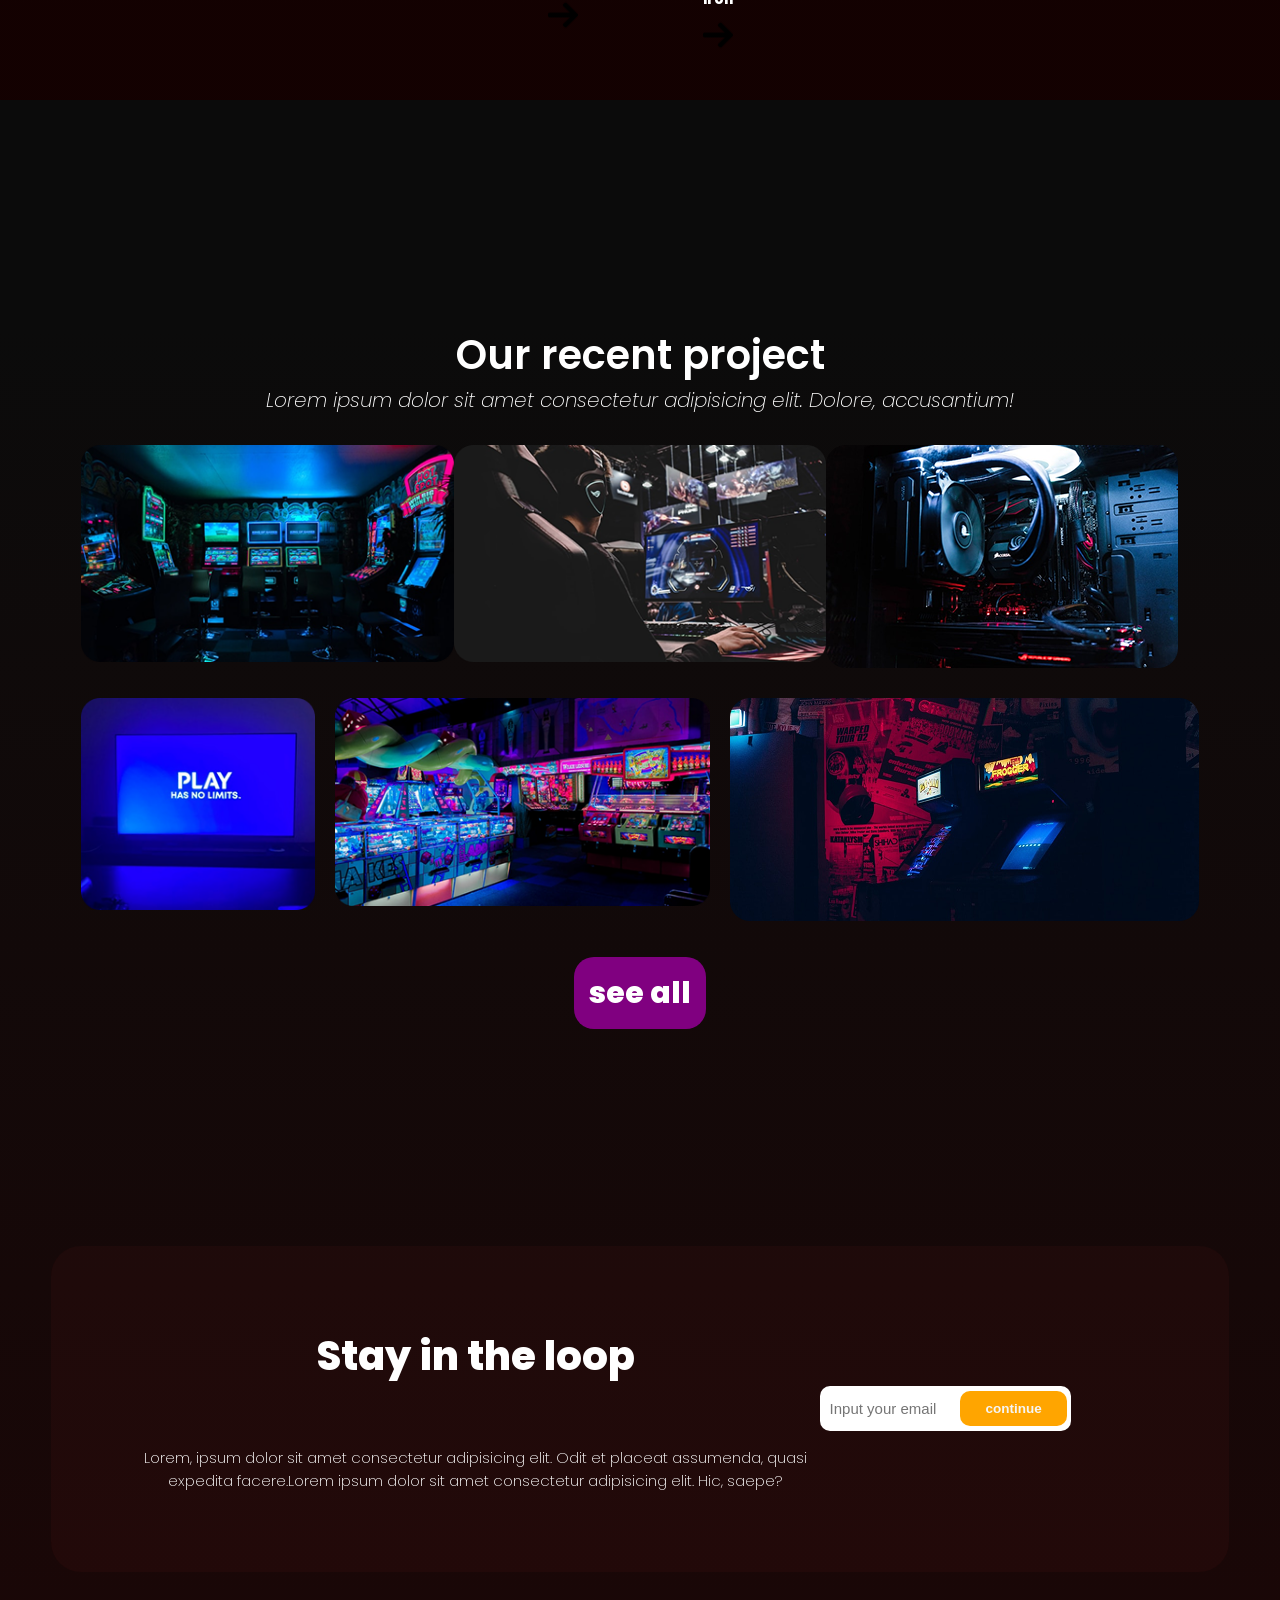
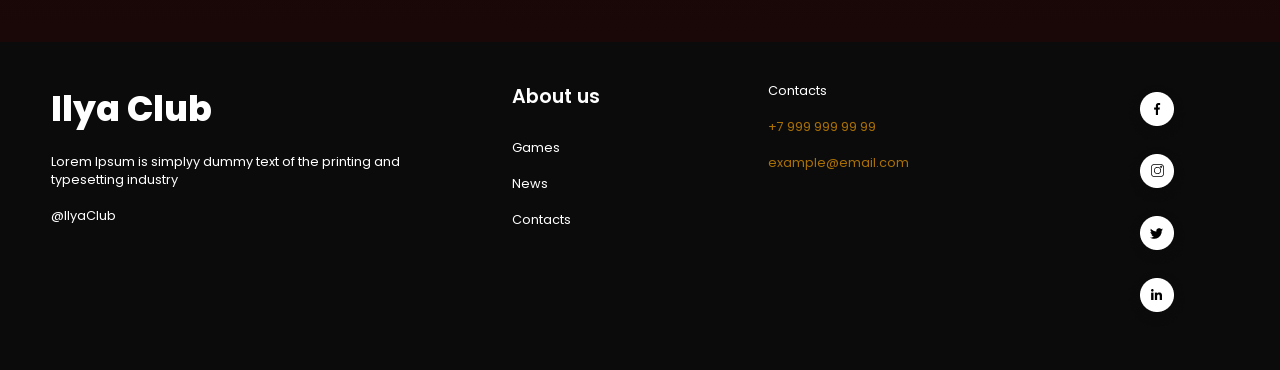
==== commit 699b6aaf: "сделал ревью" ====
--- a/index.html
+++ b/index.html
@@ -217,7 +217,7 @@
         <p class="logo">Ilya Club</p>
         <br />
         <p>
-          Lorem Ipsum is simply dummy text of the printing and typesetting
+          Lorem Ipsum is simplуy dummy text of the printing and typesetting
           industry
         </p>
         <br />
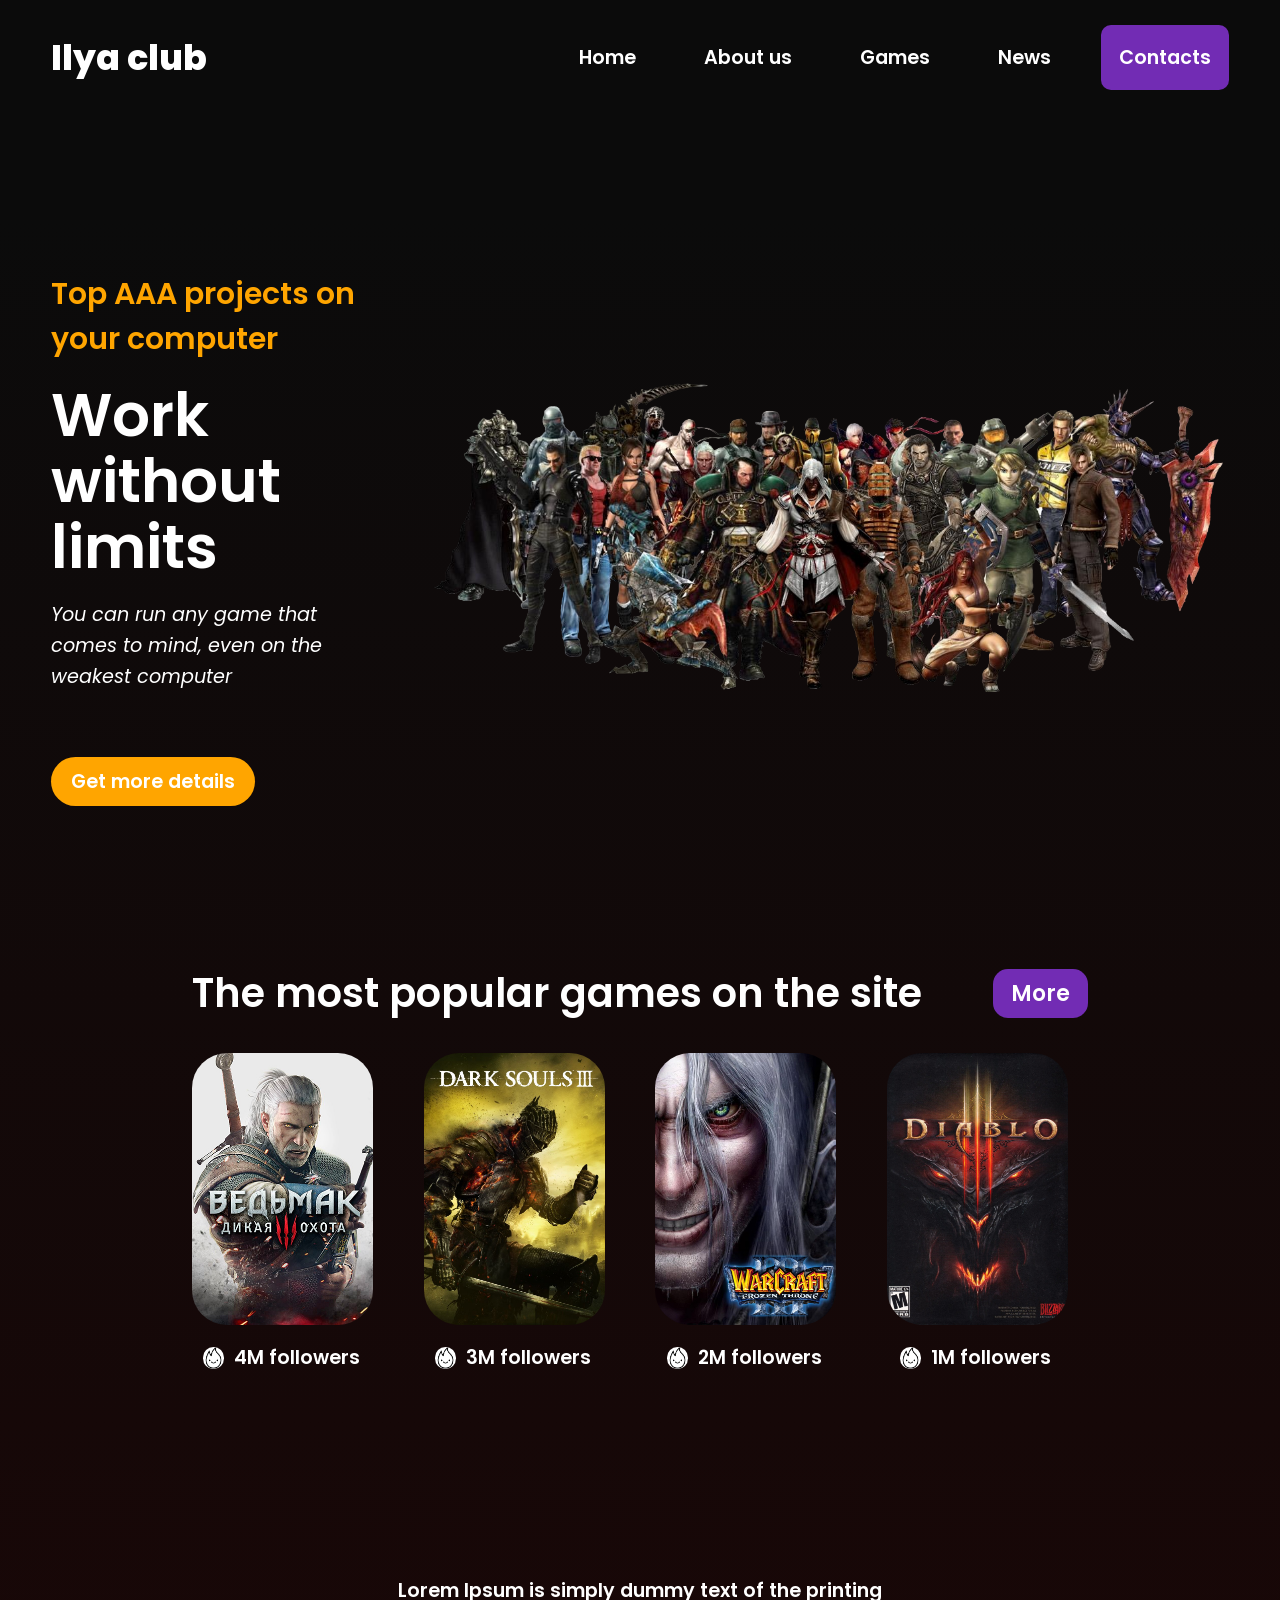
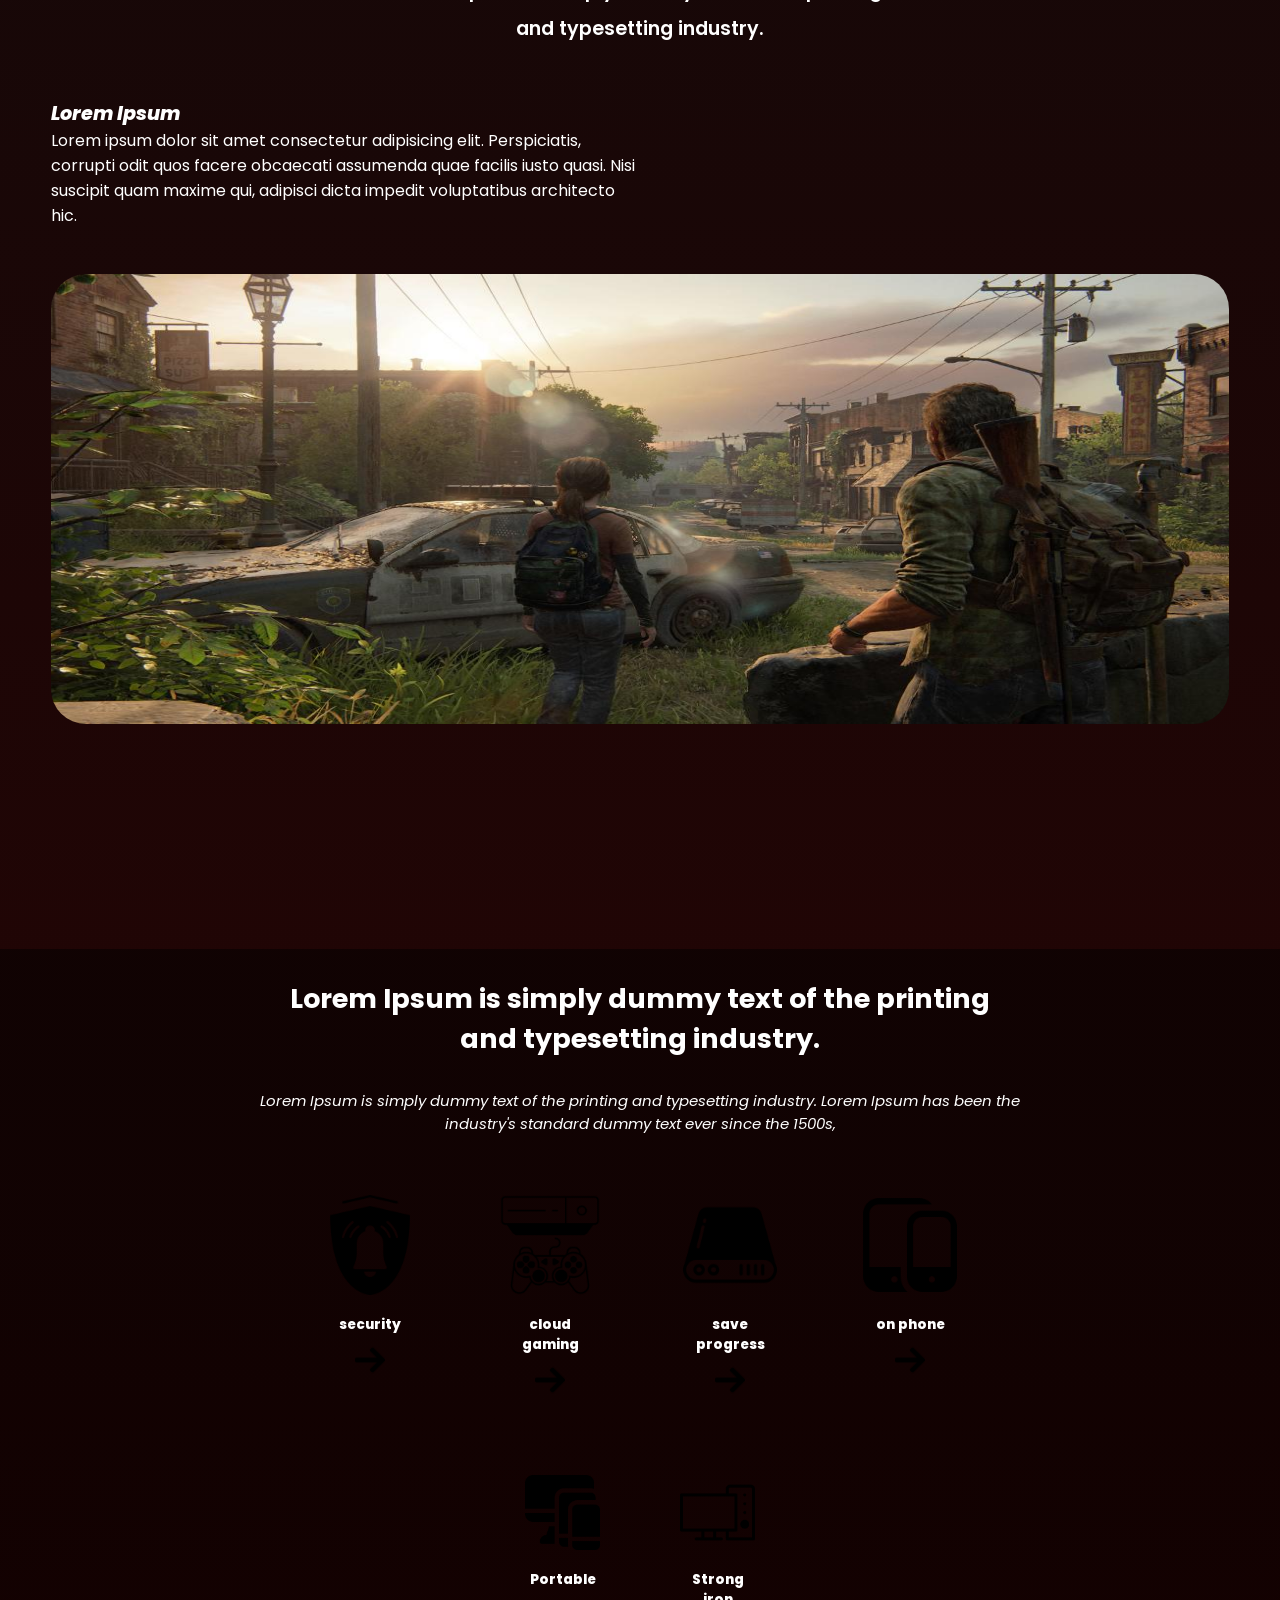
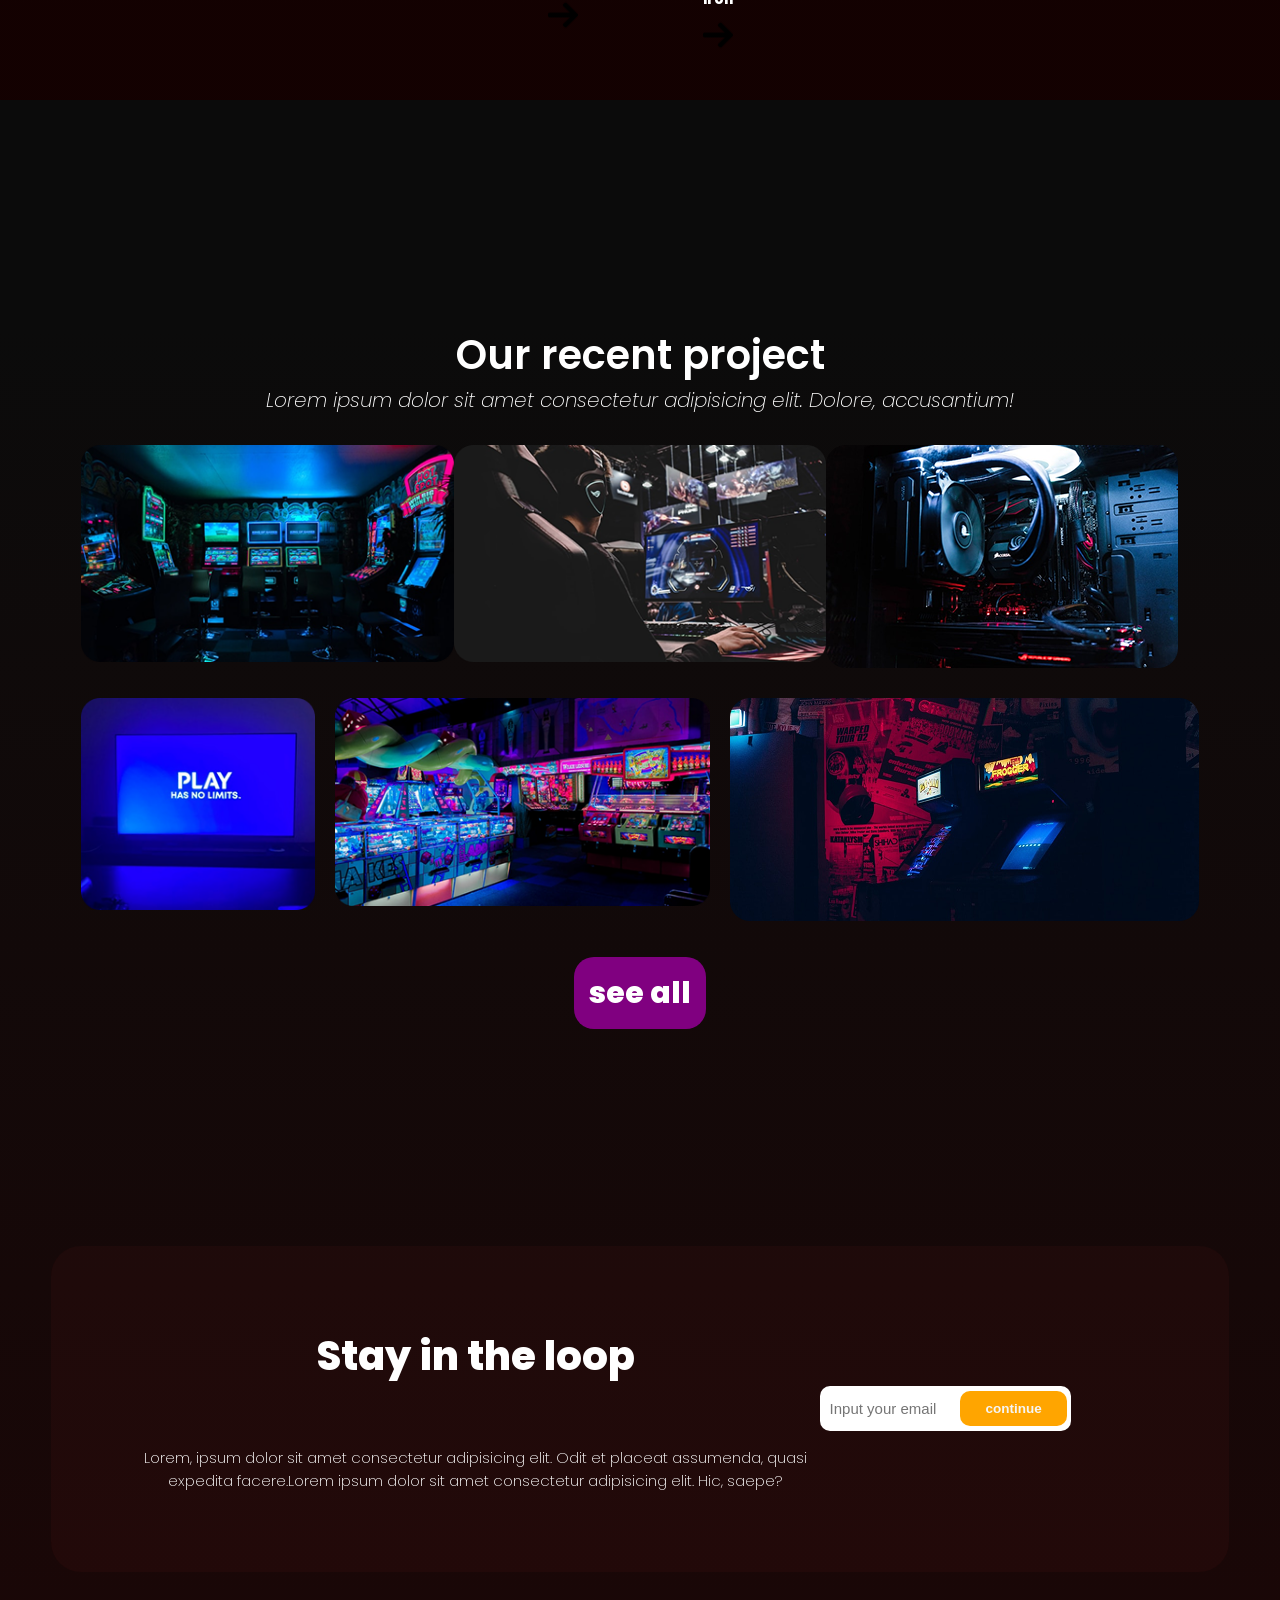
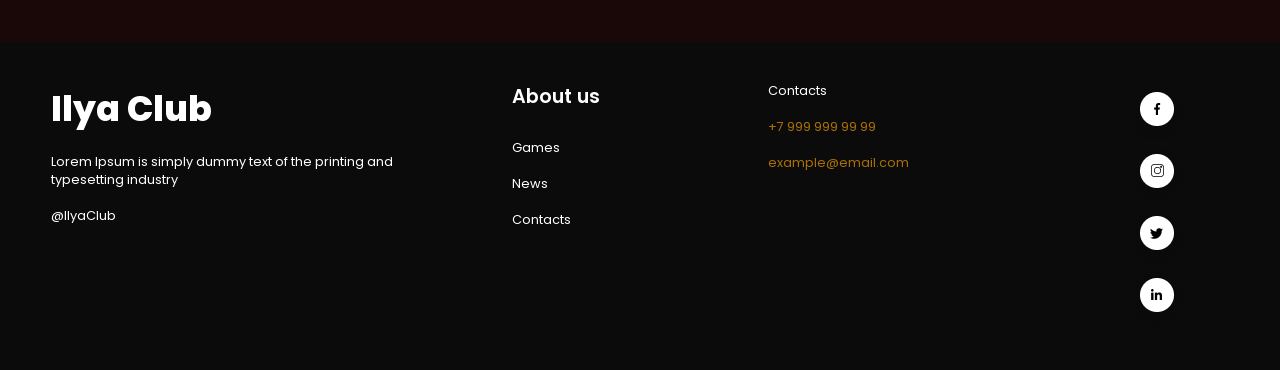
==== commit 754d9e69: "Merge pull request #1 from Ilya32145/feature/my-review-changes" ====
--- a/index.html
+++ b/index.html
@@ -217,7 +217,7 @@
         <p class="logo">Ilya Club</p>
         <br />
         <p>
-          Lorem Ipsum is simplуy dummy text of the printing and typesetting
+          Lorem Ipsum is simply dummy text of the printing and typesetting
           industry
         </p>
         <br />
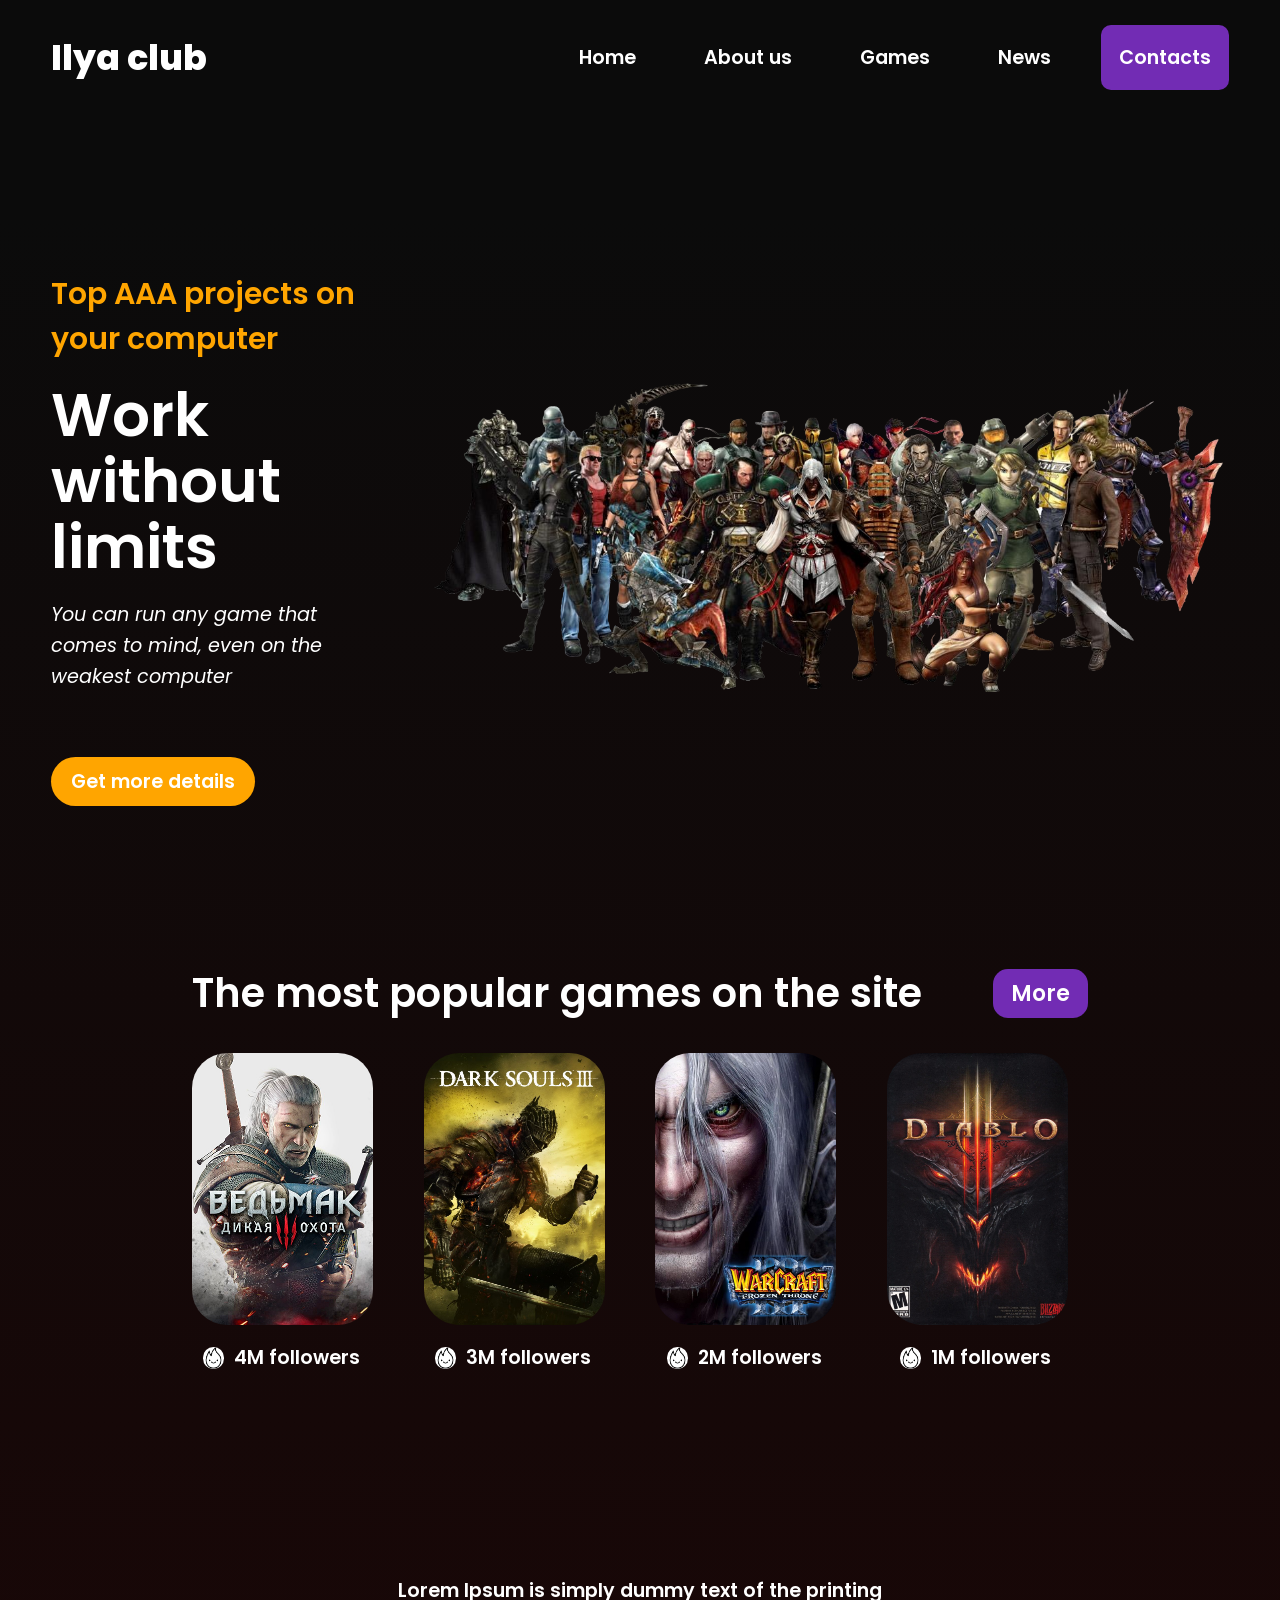
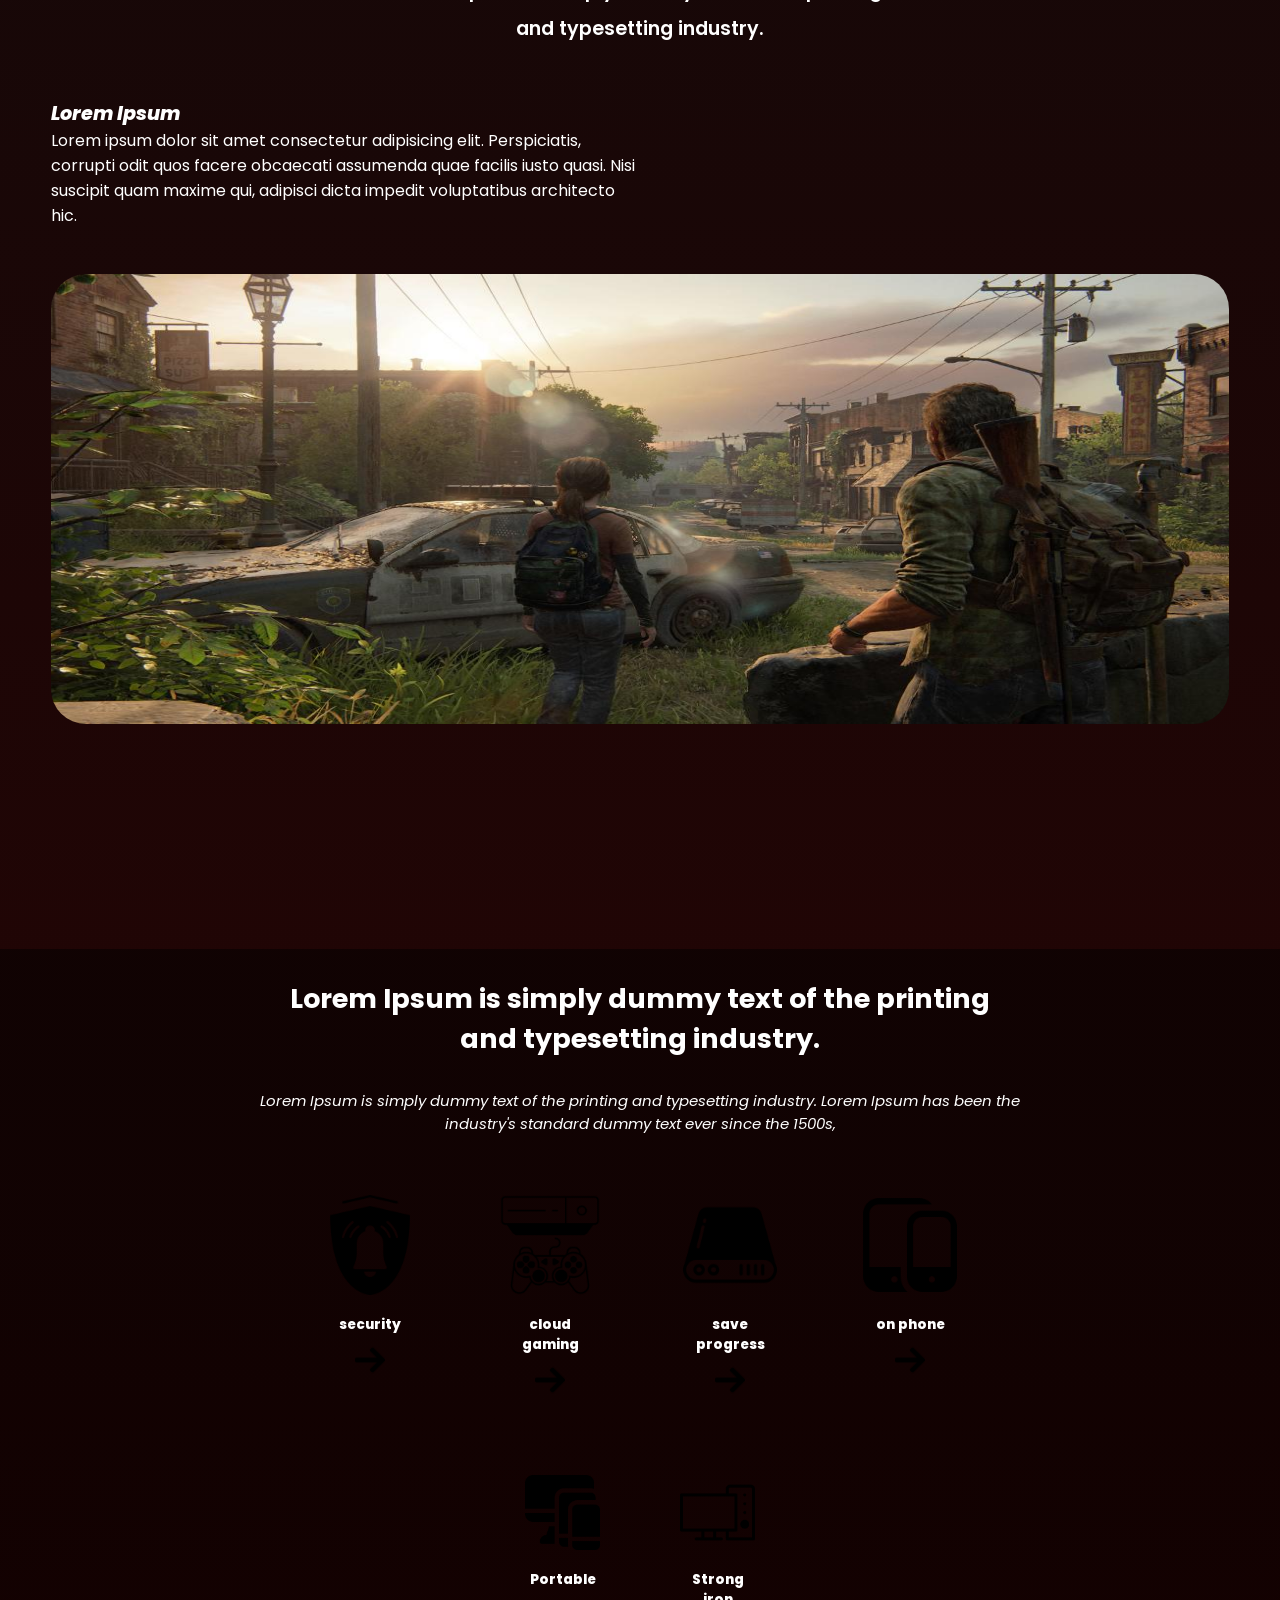
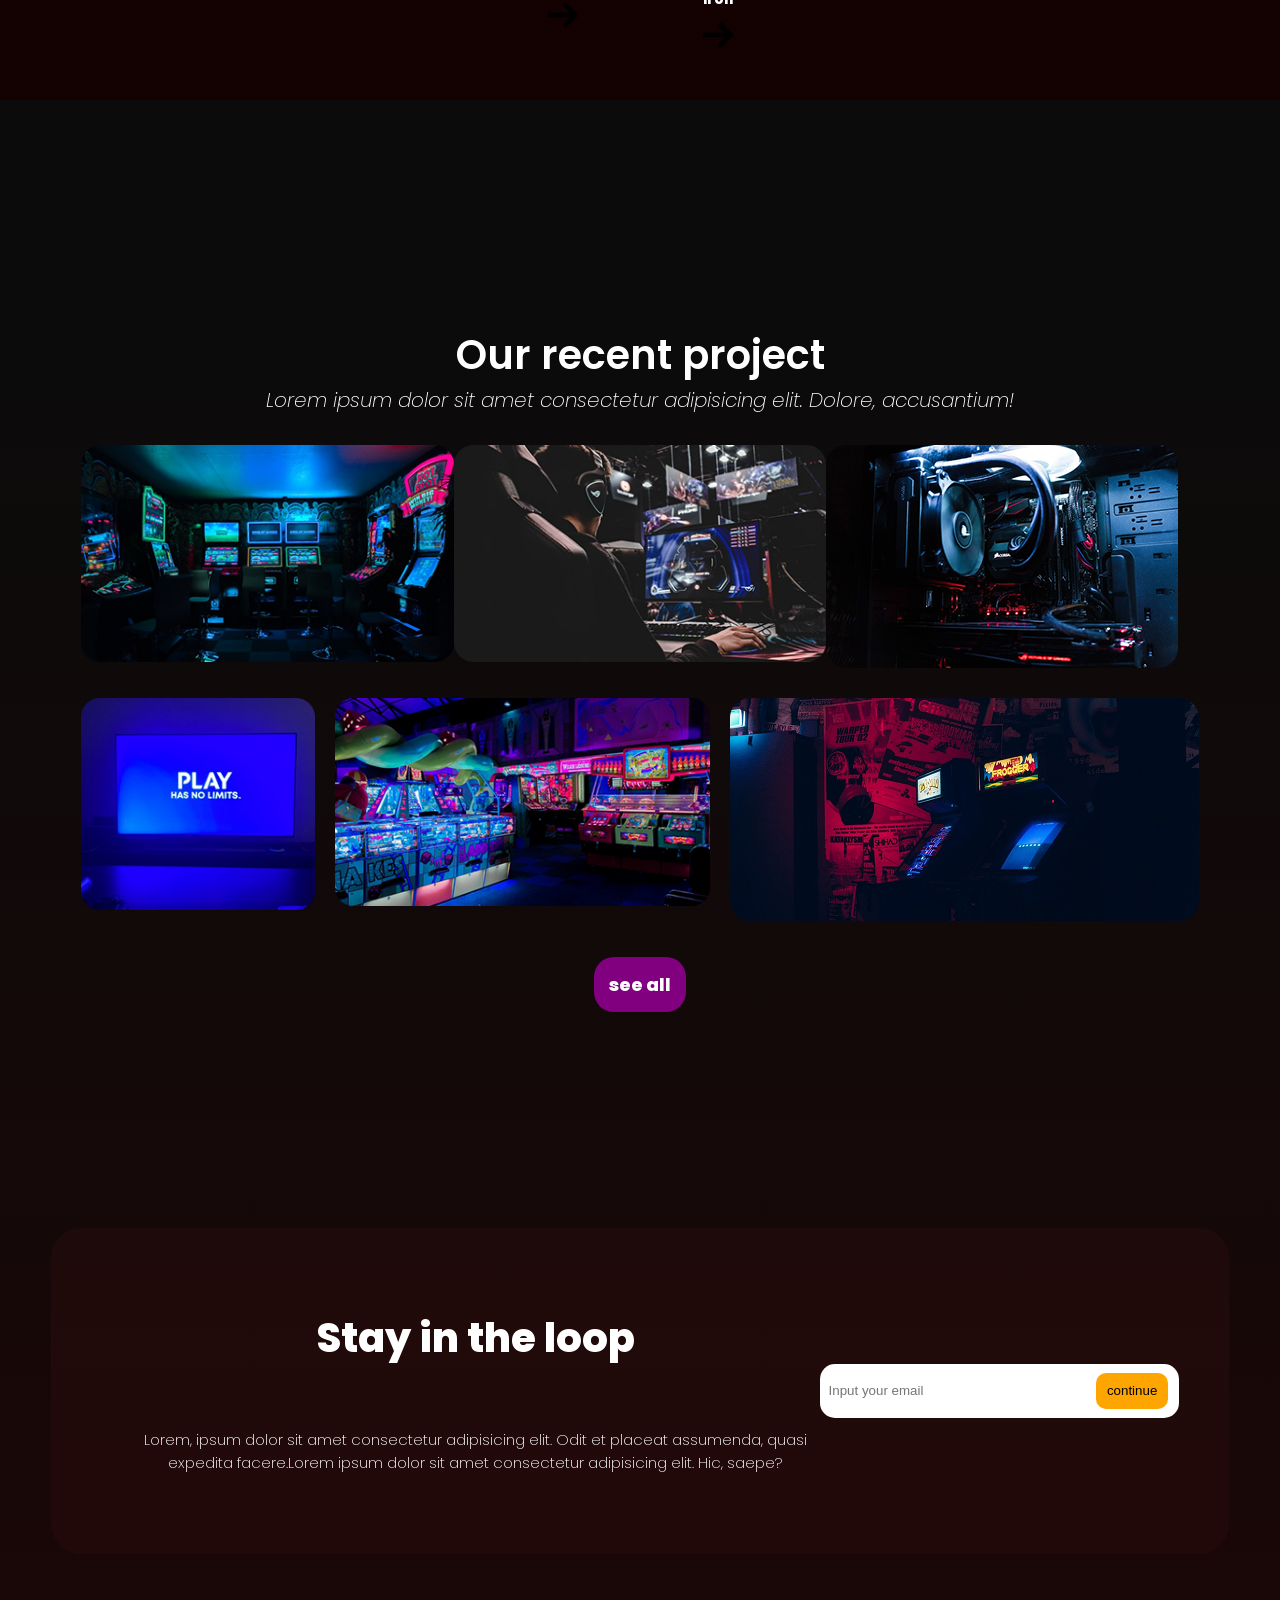
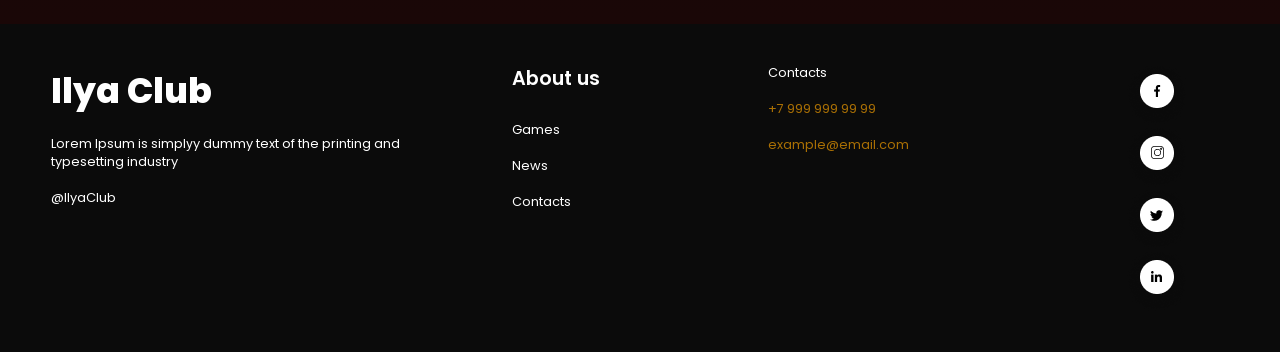
==== commit 81798441: "сделал поле ввода лучше(вроде)" ====
--- a/index.html
+++ b/index.html
@@ -7,6 +7,7 @@
     <link rel="stylesheet" href="css/main.css" />
   </head>
   <body>
+    
     <header class="container">
       <span class="logo">Ilya club</span>
       <nav class="menu">
@@ -17,6 +18,7 @@
         <a href="contacts.html" class="menu-btn1">Contacts</a>
       </nav>
     </header>
+
     <main>
       <section id="gradient">
         <section class="hero">
@@ -217,7 +219,7 @@
         <p class="logo">Ilya Club</p>
         <br />
         <p>
-          Lorem Ipsum is simply dummy text of the printing and typesetting
+          Lorem Ipsum is simplуy dummy text of the printing and typesetting
           industry
         </p>
         <br />
--- a/css/main.css
+++ b/css/main.css
@@ -85,7 +85,7 @@
     min-height: clamp(520px, 72vh, 760px);
     margin: 100px auto;
     display: grid;
-    grid-template-columns: minmax(0, 1fr) minmax(400px, 2.5fr);
+    grid-template-columns: minmax(0, 1fr) minmax(50%, 2.5fr);
     align-items: center;
     gap: clamp(20px, 5vw, 80px);
 }
@@ -389,7 +389,7 @@
     background-color: purple;
     padding: 15px 15px;
     border-radius: 20px;
-    font-size: 30px;
+    font-size: clamp(1px, 2vh, 30px);
     font-weight: 800;
 }
 
@@ -414,7 +414,7 @@
 .text-in-email {
     padding-left: 30px;
     padding-top: 30px;
-    font-size: 40px;
+    font-size: clamp(1px, 5vh, 40px);
     font-weight: 800;
     margin-bottom: 30px;
 }
@@ -422,7 +422,7 @@
 .text-in-email2 {
     padding-left: 30px;
     padding-top: 30px;
-    font-size: 15px;
+    font-size: clamp(1px, 3vh, 15px);
     font-weight: 200;
     margin-bottom: 30px;
 }
@@ -431,7 +431,7 @@
     margin: 100px auto;
 }
 
-.input-email {
+/* .input-email {
     display: flex;
     align-items: center;
     overflow: hidden;
@@ -467,7 +467,43 @@
 
 .input-email button:hover {
   background: purple;
-}
+} */
+
+.input-email {
+    position: relative; 
+    width: 100%;
+    max-width: 400px;
+}
+
+.input-email input {
+    width: 100%;
+    height: 6vh;
+    border-radius: 15px;
+    border: none;
+    padding-right: 25%; 
+}
+
+input::placeholder {
+    padding-left: clamp(1px, 1vh, 10px);
+}
+
+.input-email button {
+    position: absolute;
+    right: 3%; 
+    top: 50%; 
+    transform: translateY(-50%);    
+    width: 20%;
+    height: 4vh;
+    background-color: orange;
+    border-radius: 10px;
+    border: none;
+}
+
+.input-email button:hover {
+    cursor: pointer;
+    background-color: green;
+}
+
 
 footer {
     display: block;
@@ -481,7 +517,7 @@
 
 .footer-div {
     list-style: none;
-    font-size: clamp(1px, 1vw, 20px);
+    font-size: clamp(10px, 1vw, 20px);
 }
 
 .footer-link {
@@ -502,3 +538,5 @@
 .number, .email {
     color: rgba(255, 166, 0, 0.651);
 }
+
+
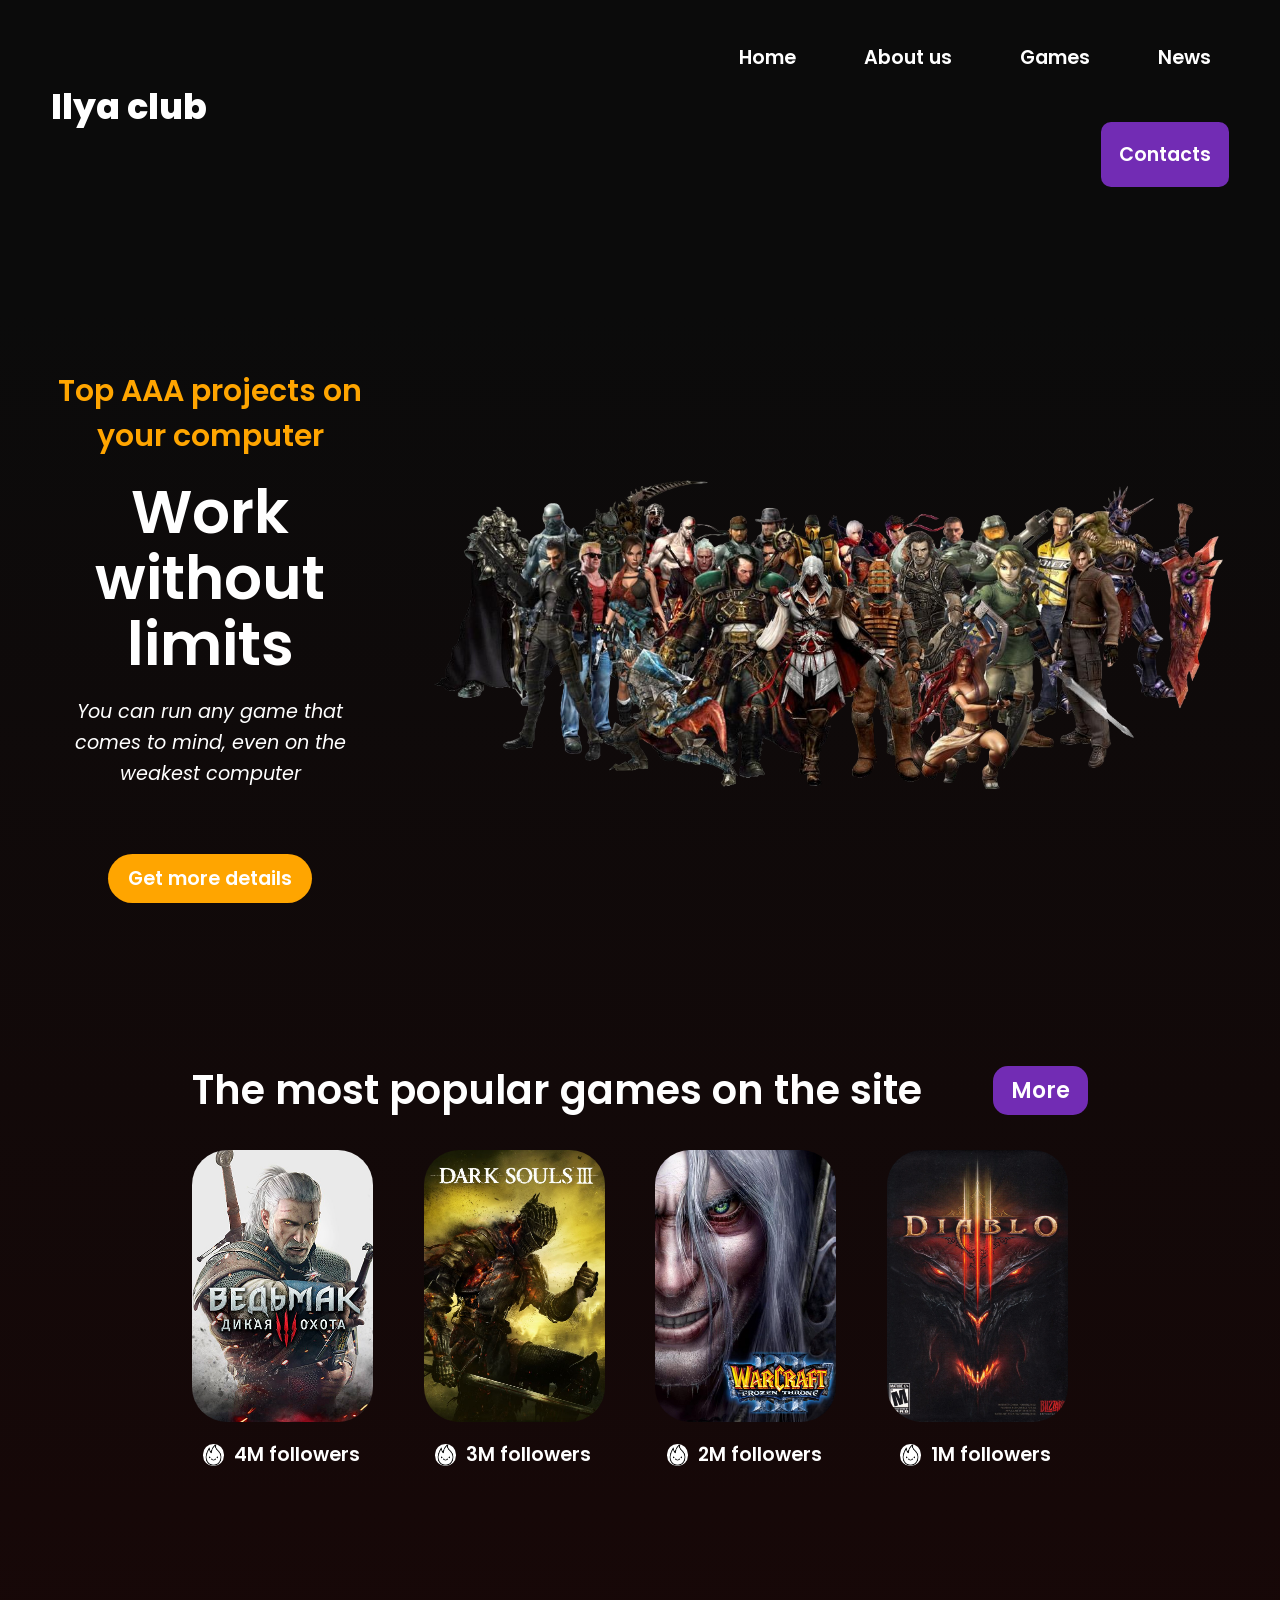
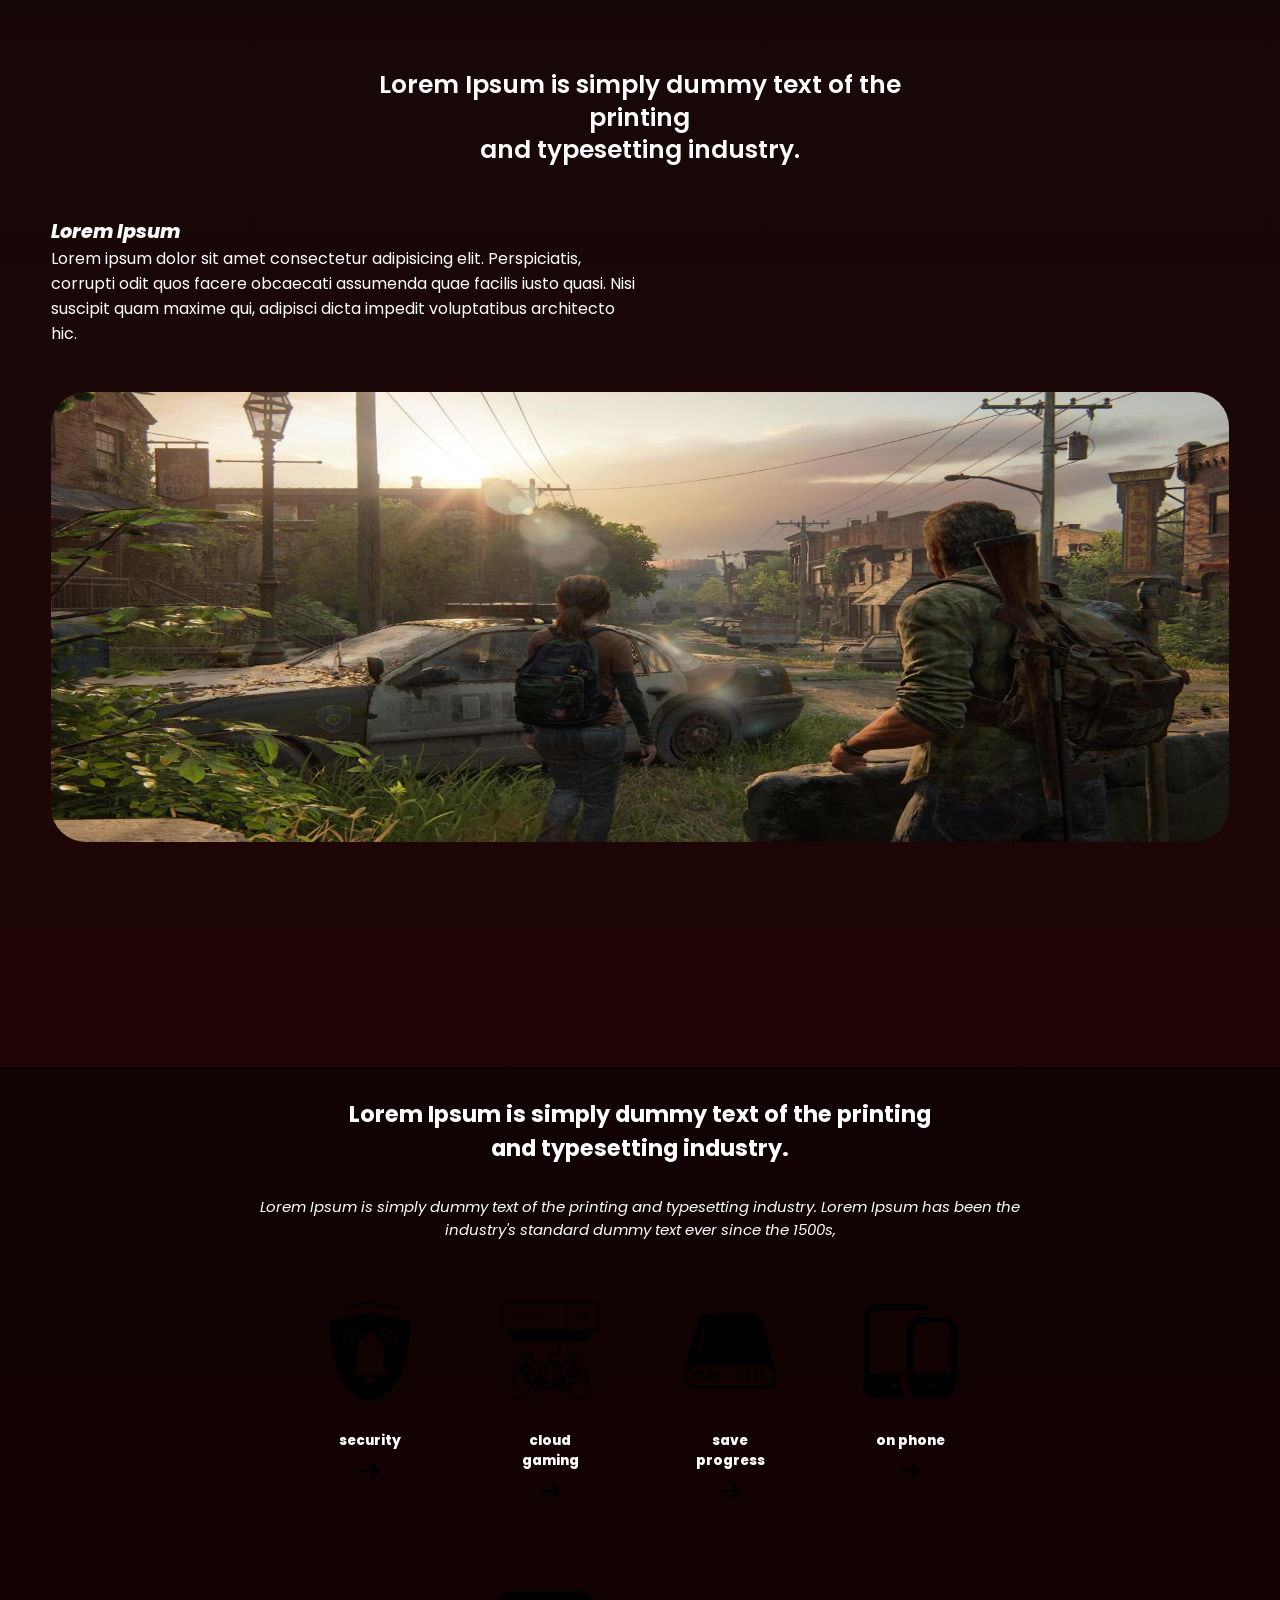
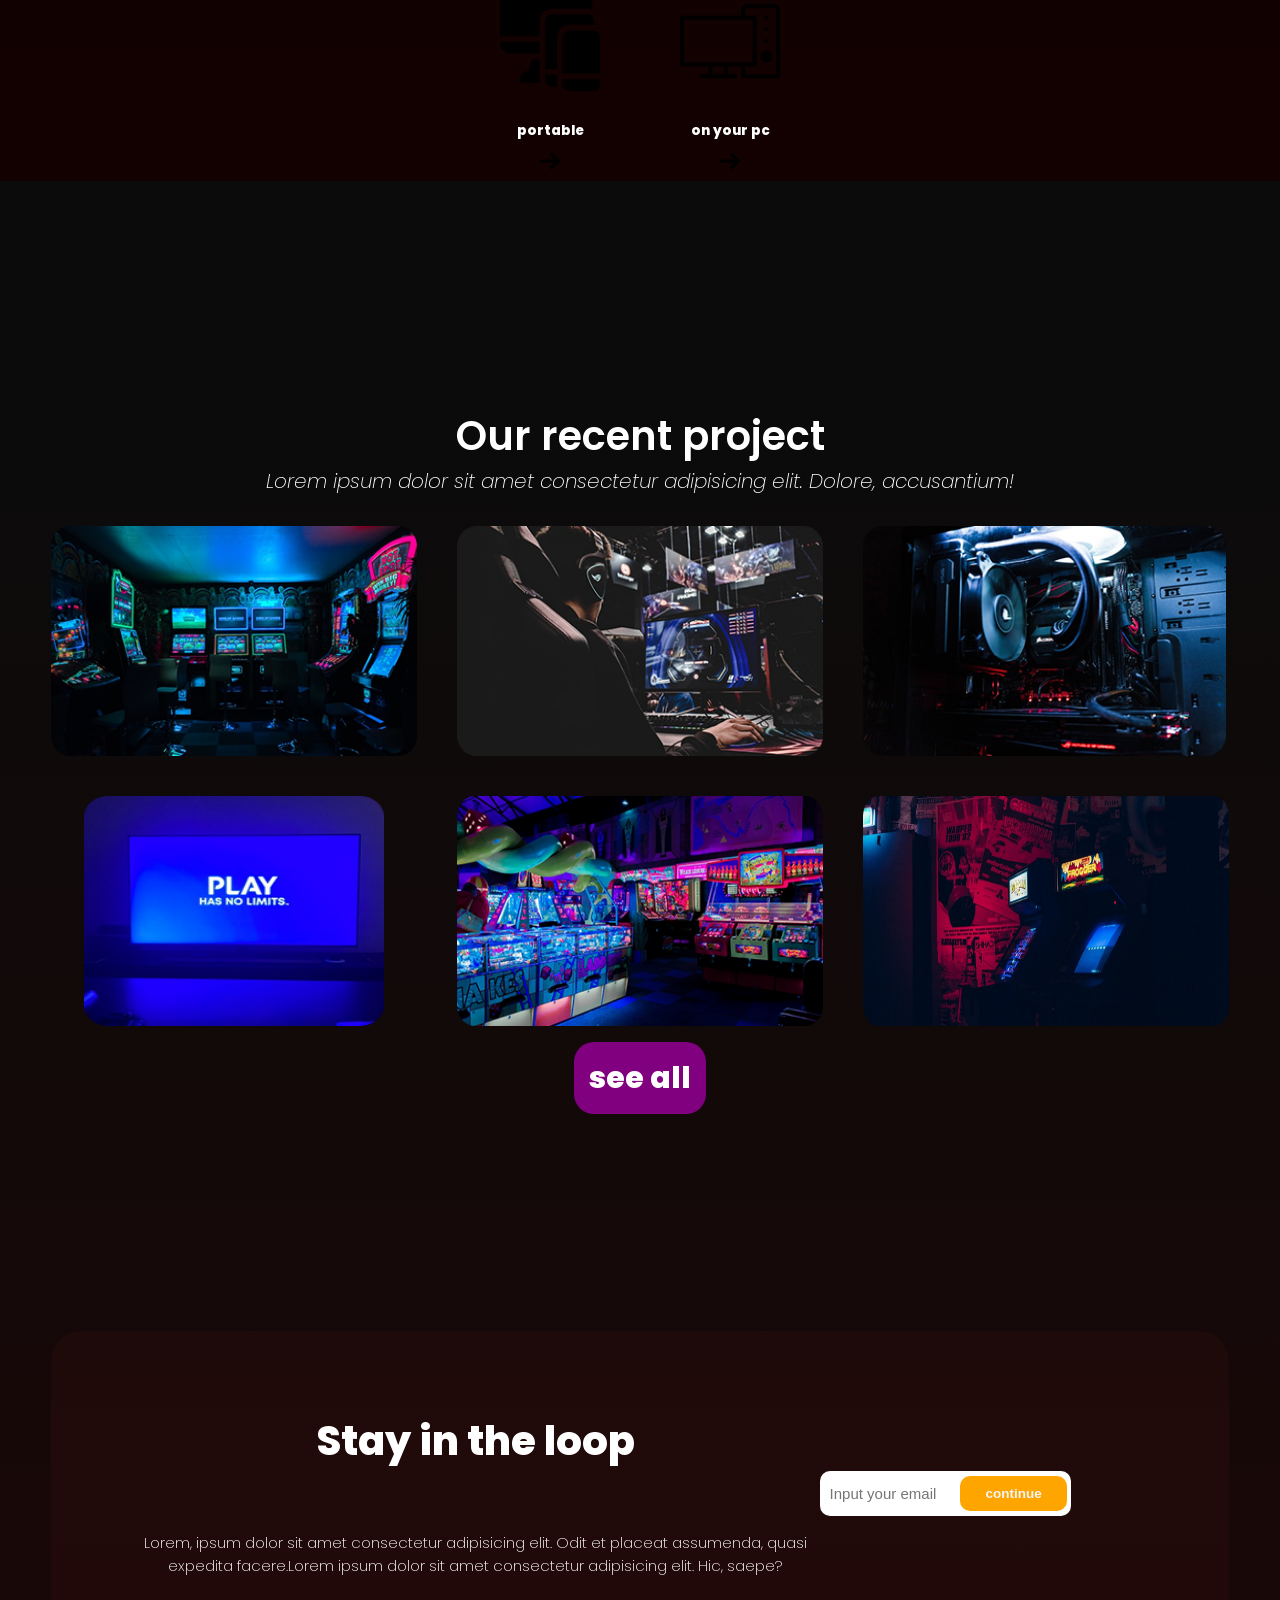
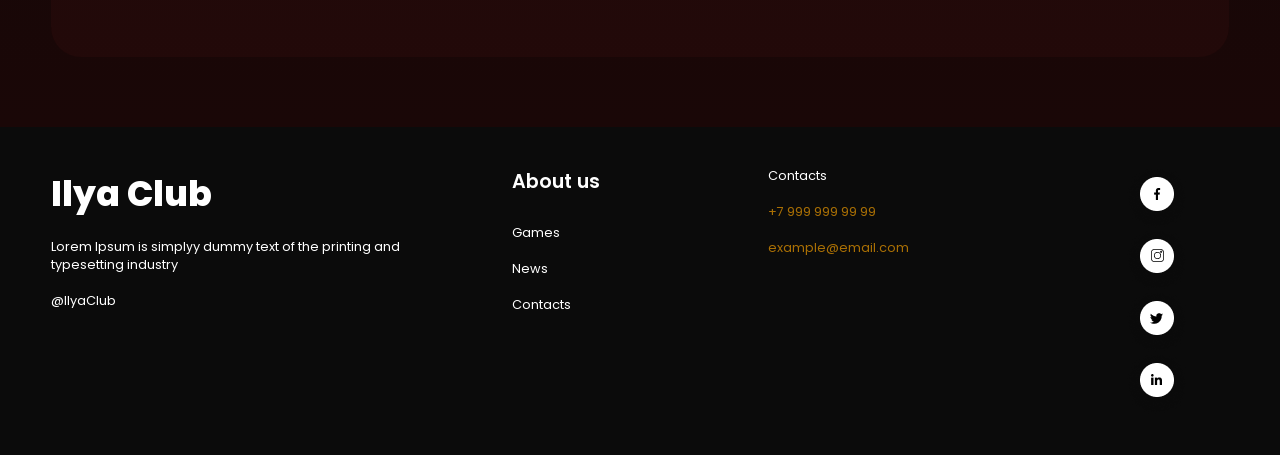
==== commit b43afd2f: "сделал адаптив" ====
--- a/index.html
+++ b/index.html
@@ -2,12 +2,11 @@
 <html lang="en">
   <head>
     <meta charset="UTF-8" />
-    <meta name="viewport" content="width=device-width, initial-scale=1.0" />
+    <meta name="viewport" content="width=device-width,  user-scalable=no, initial-scale=1.0", maximum-scale="1.0", minimum-scale="1.0"/>
     <title>Game Website</title>
     <link rel="stylesheet" href="css/main.css" />
   </head>
   <body>
-    
     <header class="container">
       <span class="logo">Ilya club</span>
       <nav class="menu">
@@ -18,7 +17,6 @@
         <a href="contacts.html" class="menu-btn1">Contacts</a>
       </nav>
     </header>
-
     <main>
       <section id="gradient">
         <section class="hero">
@@ -138,38 +136,36 @@
               text ever since the 1500s,
             </p>
           </div>
-          <div class="knopcy-list1">
-            <div>
+
+          <div class="knopcy-list">
+            <div class="knopca-in-list">
               <img src="img/signalization.png" class="knopcy-i" />
               <p class="knopcy-p">security</p>
               <img src="img/irow.png" class="irow" />
             </div>
-            <div>
+            <div class="knopca-in-list">
               <img src="img/ps.png" class="knopcy-i" />
               <p class="knopcy-p">cloud gaming</p>
               <img src="img/irow.png" class="irow" />
             </div>
-            <div>
+            <div class="knopca-in-list">
               <img src="img/hdd.png" class="knopcy-i" />
               <p class="knopcy-p">save progress</p>
               <img src="img/irow.png" class="irow" />
             </div>
-            <div>
+            <div class="knopca-in-list">
               <img src="img/planshetphone.png" class="knopcy-i" />
               <p class="knopcy-p">on phone</p>
               <img src="img/irow.png" class="irow" />
-            </div>
-          </div>
-          <div class="knopcy-list2">
-            <p></p>
-            <div>
+            </div class="knopca-in-list">
+            <div class="knopca-in-list">
               <img src="img/pkphone.png" class="knopcy-i" />
-              <p class="knopcy-p">Portable</p>
-              <img src="img/irow.png" class="irow" />
-            </div>
-            <div>
-              <img src="img/4270416.png" class="knopcy-i" />
-              <p class="knopcy-p">Strong iron</p>
+              <p class="knopcy-p">portable</p>
+              <img src="img/irow.png" class="irow" />
+            </div>
+            <div class="knopca-in-list">
+              <img src="img/pk.png" class="knopcy-i" />
+              <p class="knopcy-p">on your pc</p>
               <img src="img/irow.png" class="irow" />
             </div>
           </div>
@@ -185,18 +181,15 @@
                 accusantium!
               </p>
             </div>
-            <div class="img-our-project-section1">
+            <div class="img-our-project-section">
               <img src="img/Rectangle 15.png" />
               <img src="img/Rectangle 16.png" />
               <img src="img/Rectangle 17.png" />
-            </div>
-            <div class="img-our-project-section2">
               <img src="img/Rectangle 19.png" />
               <img src="img/Rectangle 18.png" />
-              <img src="img/Rectangle 20.png" class="img-in-ops" />
-            </div>
-            <a class="btn-in-ops">see all</a>
-          </div>
+              <img src="img/Rectangle 20.png" />
+          </div>
+          <a class="btn-in-ops">see all</a>
           <div class="email-contact">
             <div>
               <p class="text-in-email">Stay in the loop</p>
--- a/css/main.css
+++ b/css/main.css
@@ -22,7 +22,8 @@
     width: min(2000px, 92%);
     margin: 0 auto;
     padding: 25px 0;
-    display: flex;
+    display: grid;
+    grid-template-columns: repeat(2, minmax(0, 1fr));
     justify-content: space-between;
     align-items: center;
     gap: 30px;
@@ -31,7 +32,7 @@
 .logo {
     flex: 0 0 auto;
     color: #fff;
-    font-size: clamp(10px, 3vw, 35px);
+    font-size: clamp(30px, 3vw, 35px);
     font-weight: 800;
     white-space: nowrap;
 }
@@ -85,27 +86,25 @@
     min-height: clamp(520px, 72vh, 760px);
     margin: 100px auto;
     display: grid;
-    grid-template-columns: minmax(0, 1fr) minmax(50%, 2.5fr);
+    grid-template-columns: minmax(0, 1fr) minmax(400px, 2.5fr);
     align-items: center;
     gap: clamp(20px, 5vw, 80px);
 }
 
 .info1 {
+    text-align: center;
     width: 100%;
     list-style: none;
-    position: static;
     padding: 0;
 }
 
 .info1-item1 {
-    display: block;
     font-size: clamp(22px, 2.4vw, 30px);
     font-weight: 600;
     color: orange;
 }
 
 .info1-item2 {
-    display: block;
     font-size: clamp(38px, 5vw, 60px);
     line-height: 1.1;
     font-weight: 600;
@@ -114,7 +113,7 @@
 }
 
 .info1-item3 {
-    display: block;
+    margin: 0 auto;
     max-width: 600px;
     font-size: clamp(16px, 1.5vw, 20px);
     font-style: italic;
@@ -145,6 +144,7 @@
     position: static;
     justify-self: center;
     width: min(1400px, 100%);
+    min-height: 100%;
     padding: 0;
     height: auto;
     object-fit: contain;
@@ -242,9 +242,9 @@
 .before-popular-text1 {
     margin: 0 auto;
     max-width: 50%;
-    font-size: clamp(16px, 1.5vw, 25px);
-    font-weight: 600;
-    line-height: 2;
+    font-size: clamp(25px, 1.5vw, 35px);
+    font-weight: 600;
+    line-height: 1.3;
     margin-top: 200px;
     text-align: center;
 }
@@ -292,7 +292,7 @@
 
 .razdels-div-text1 {
     padding: 30px;
-    font-size: clamp(10px, 3vh, 30px);
+    font-size: clamp(10px, 2.5vh, 30px);
     font-weight: bold;
 }
 
@@ -303,7 +303,7 @@
 }
 
 
-.knopcy-list1 {
+.knopcy-list {
     max-width: 50%;
     margin: 30px auto;
     padding-top: 30px;
@@ -316,34 +316,27 @@
     font-weight: 800;
 }
 
+.knopca-in-list:nth-child(5) {
+    grid-column: 2;
+}
+
 .knopcy-i {
+    margin: 0 auto;
     padding-bottom: 20px;
     min-width: 20px;
 }
 
 .knopcy-p {
+    margin: 10px auto;
     font-size: clamp(1px, 1.5vh, 15px);
 }
 
 .irow {
+    margin: 10px auto;
     display: block;
-    width: 30px;
-    margin: 10px auto 0;
+    width: 20%;
     min-width: 10px;
-}
-
-.knopcy-list2 {
-    width: 50%;
-    margin: 0 auto;
-    padding: 50px;
-    display: grid;
-    grid-template-columns: repeat(4, minmax(0, 1fr));
-    list-style: none;
-    gap: 80px;
-    justify-content: center;
-    text-align: center;
-    font-size: clamp(1px, 2vh, 20px);
-    font-weight: 800
+    cursor: pointer;
 }
 
 .our-project-section {
@@ -371,25 +364,28 @@
     font-style: italic;
 }
 
-.img-our-project-section1 {
-    margin: 30px;
+.img-our-project-section {
+    margin: 30px auto;
     display: grid;
     grid-template-columns: repeat(3, minmax(0, 1fr));
-}
-
-.img-our-project-section2 {
-    margin: 30px;
-    display: grid;
-    grid-template-columns: minmax(0, 1fr) minmax(0, 1.6fr) minmax(0, 2fr);
-    gap: 20px;
-    margin-bottom: 50px;
+    align-items: center;
+    gap: 40px;
+}
+
+.img-our-project-section img {
+    height: 230px;
+}
+
+.img-our-project-section img:nth-child(4) {
+    width: clamp(200px, 25vw, 300px);
+    margin: 0 auto;
 }
 
 .btn-in-ops {
     background-color: purple;
     padding: 15px 15px;
     border-radius: 20px;
-    font-size: clamp(1px, 2vh, 30px);
+    font-size: 30px;
     font-weight: 800;
 }
 
@@ -414,7 +410,7 @@
 .text-in-email {
     padding-left: 30px;
     padding-top: 30px;
-    font-size: clamp(1px, 5vh, 40px);
+    font-size: 40px;
     font-weight: 800;
     margin-bottom: 30px;
 }
@@ -422,16 +418,12 @@
 .text-in-email2 {
     padding-left: 30px;
     padding-top: 30px;
-    font-size: clamp(1px, 3vh, 15px);
+    font-size: 15px;
     font-weight: 200;
     margin-bottom: 30px;
 }
 
-.our-project-section-div {
-    margin: 100px auto;
-}
-
-/* .input-email {
+.input-email {
     display: flex;
     align-items: center;
     overflow: hidden;
@@ -467,43 +459,7 @@
 
 .input-email button:hover {
   background: purple;
-} */
-
-.input-email {
-    position: relative; 
-    width: 100%;
-    max-width: 400px;
-}
-
-.input-email input {
-    width: 100%;
-    height: 6vh;
-    border-radius: 15px;
-    border: none;
-    padding-right: 25%; 
-}
-
-input::placeholder {
-    padding-left: clamp(1px, 1vh, 10px);
-}
-
-.input-email button {
-    position: absolute;
-    right: 3%; 
-    top: 50%; 
-    transform: translateY(-50%);    
-    width: 20%;
-    height: 4vh;
-    background-color: orange;
-    border-radius: 10px;
-    border: none;
-}
-
-.input-email button:hover {
-    cursor: pointer;
-    background-color: green;
-}
-
+}
 
 footer {
     display: block;
@@ -517,7 +473,7 @@
 
 .footer-div {
     list-style: none;
-    font-size: clamp(10px, 1vw, 20px);
+    font-size: clamp(1px, 1vw, 20px);
 }
 
 .footer-link {
@@ -540,3 +496,59 @@
 }
 
 
+/* mobile */
+
+@media (max-width:1100px) {
+    .knopcy-list{
+        grid-template-columns: repeat(3, minmax(0, 1fr));
+    }
+    .img-our-project-section {
+        grid-template-columns: repeat(2, minmax(0, 1fr));
+    }
+}
+
+@media (max-width:900px) {
+    .container {
+        grid-template-columns: minmax(0, 1fr);
+    }
+    .logo {
+        margin: 0 auto;
+    }
+    .hero {
+        grid-template-columns: minmax(0, 1fr);
+    }
+    .menu {
+        margin: 0 auto;
+    }
+    .popular-games {
+        grid-template-columns: repeat(2, minmax(0, 1fr));
+    }
+
+    
+}
+
+@media (max-width:700px) {
+    .knopcy-list{
+        grid-template-columns: repeat(2, minmax(0, 1fr));
+    }
+    .knopca-in-list:nth-child(6) {
+        grid-row: 3;
+    } 
+    .img-our-project-section {
+        grid-template-columns: repeat(1, minmax(0, 1fr));
+        
+    }
+    
+}
+
+@media (max-width: 450px) {
+    .container {
+        grid-template-columns: repeat(2, minmax(0, 1fr));
+    }
+    .popular-games {
+        grid-template-columns: minmax(0, 1fr);
+    }
+    .followers-text {
+        font-size: 3vh;
+    }
+}
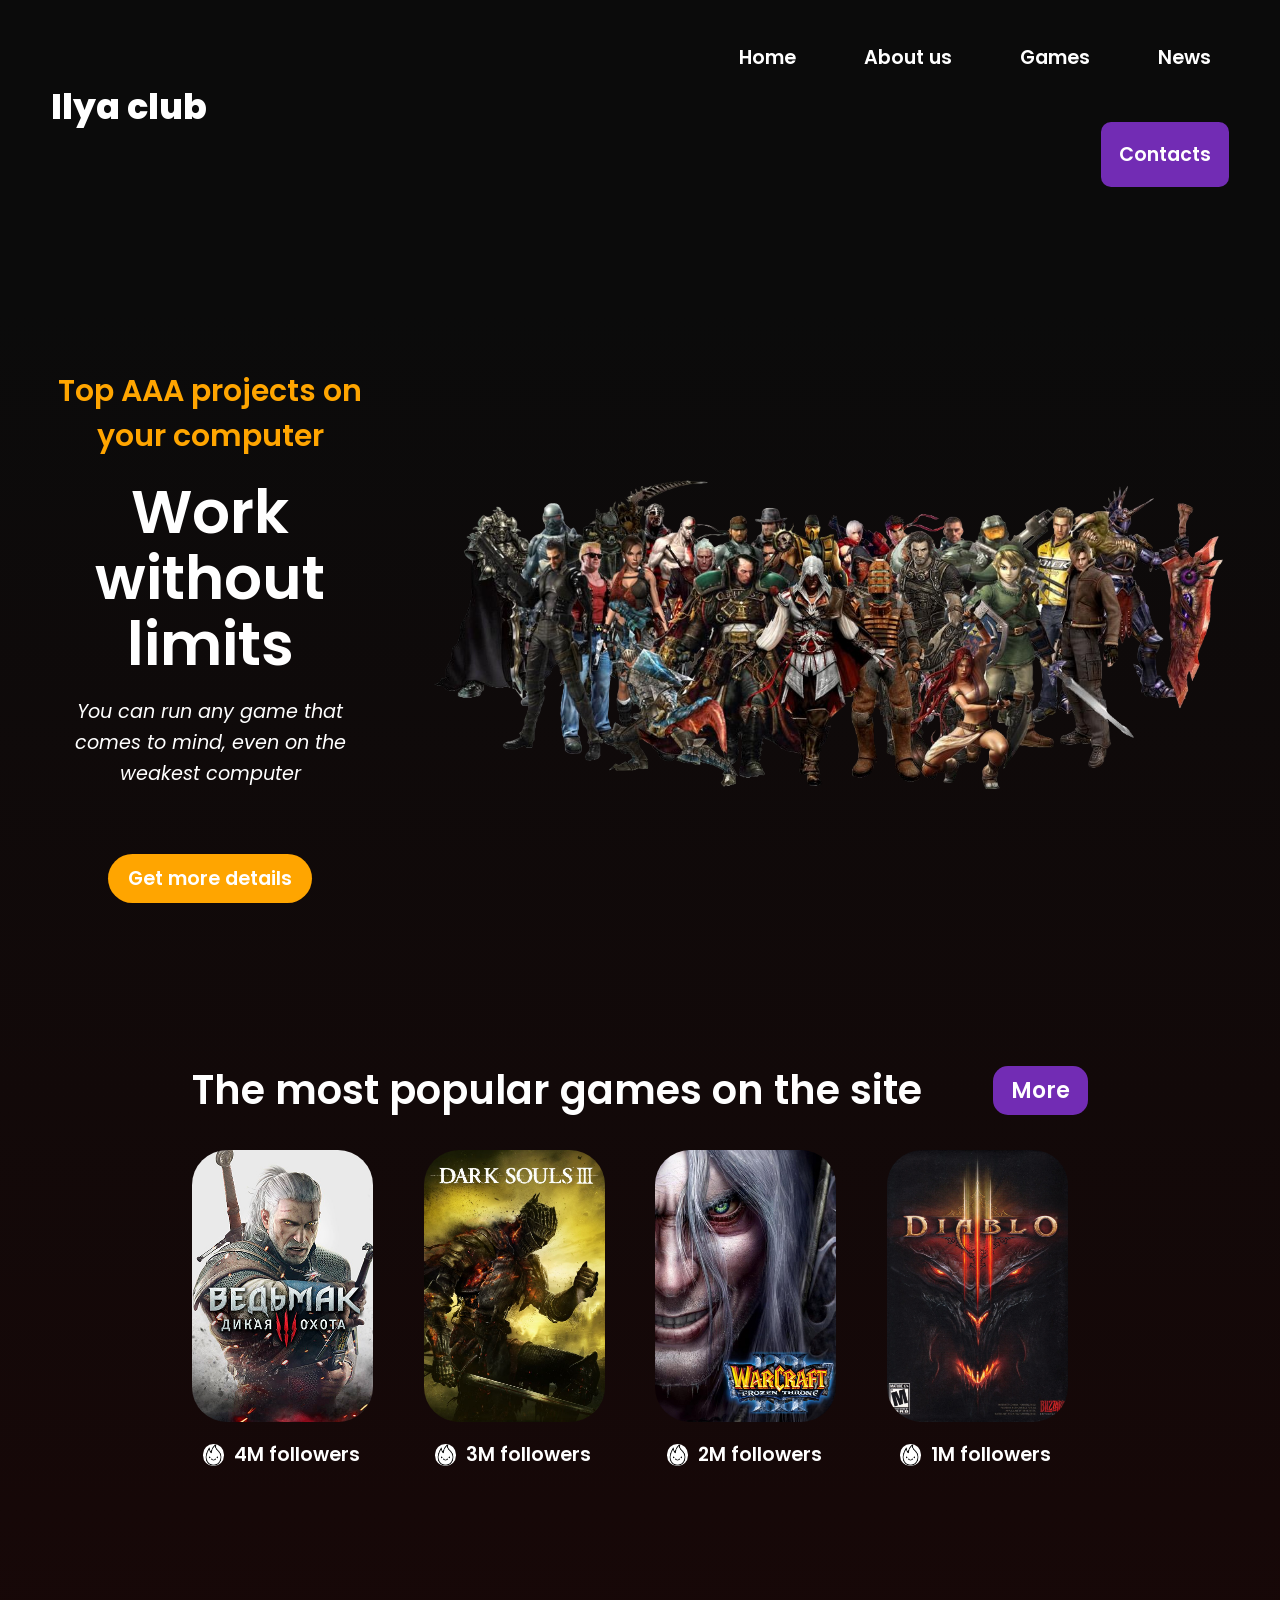
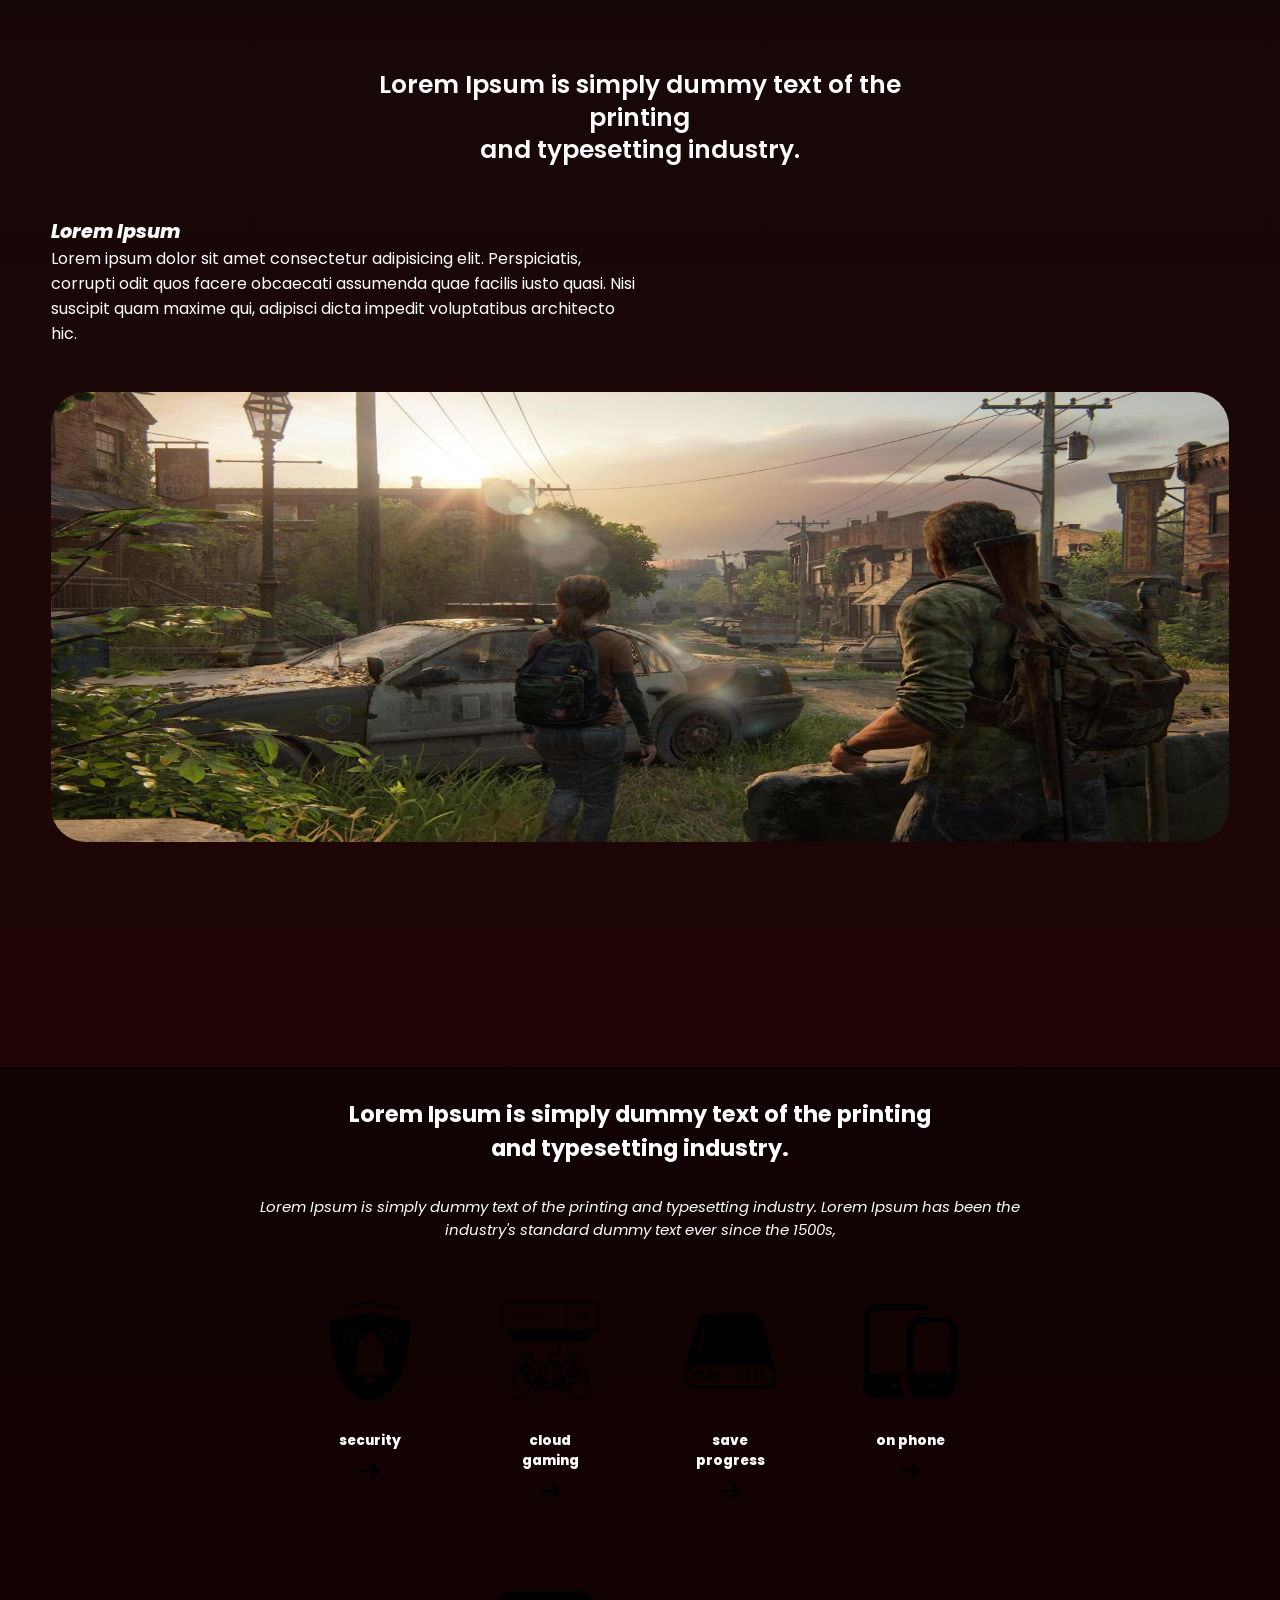
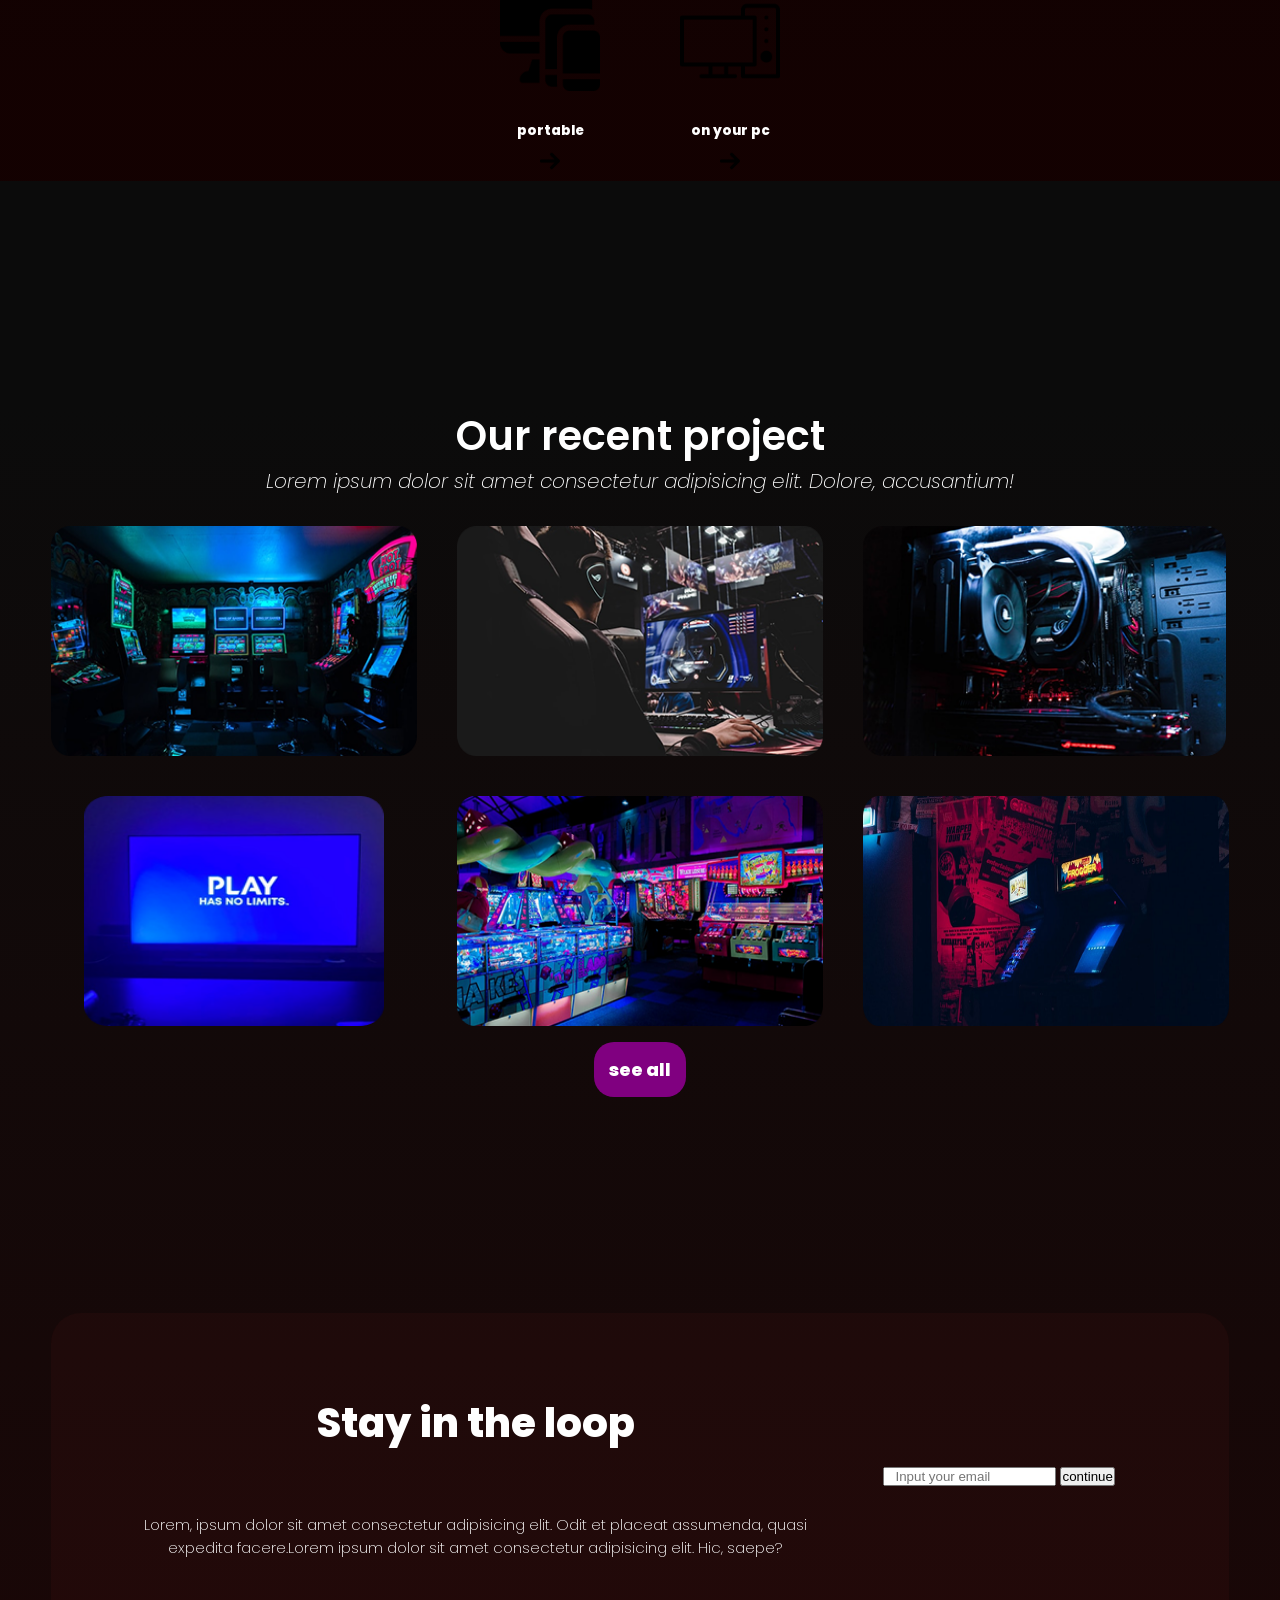
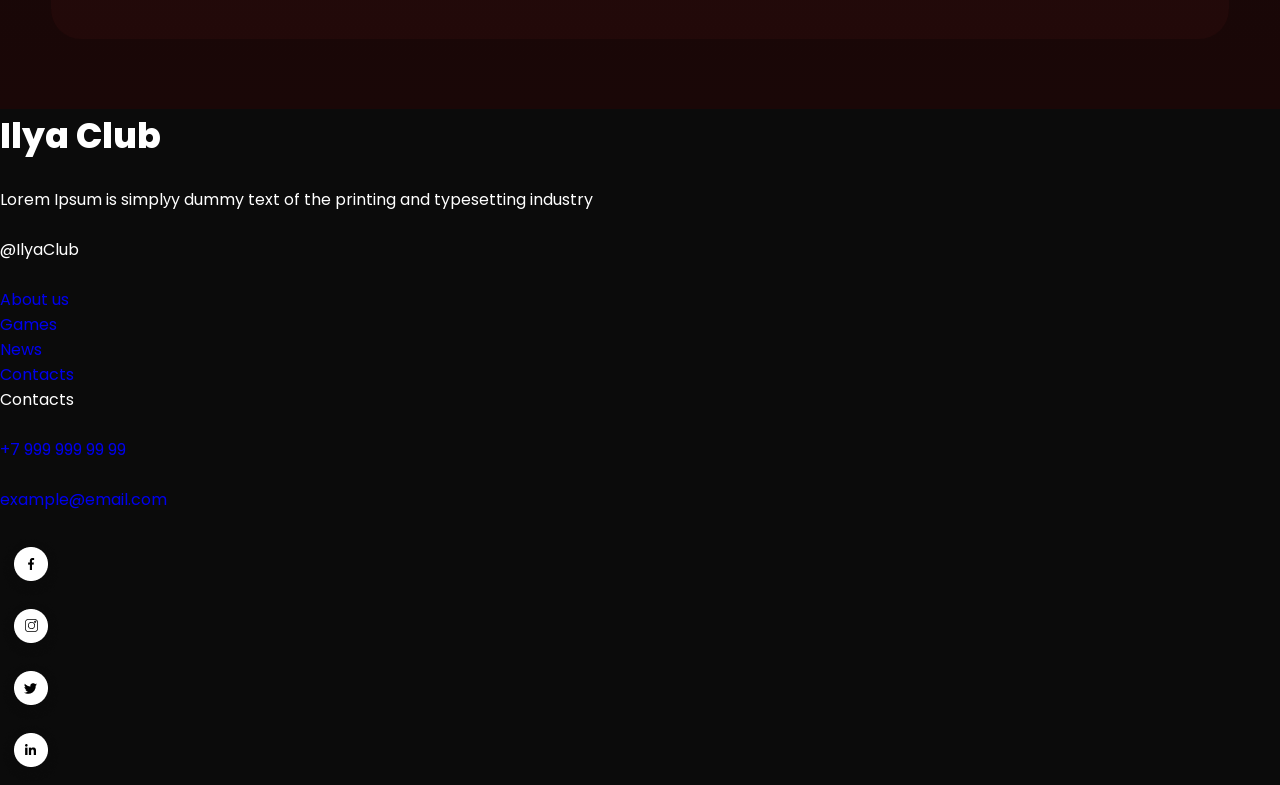
==== commit ffd1181e: "Merge branch 'main' into feature/adaptiv" ====
--- a/index.html
+++ b/index.html
@@ -7,6 +7,7 @@
     <link rel="stylesheet" href="css/main.css" />
   </head>
   <body>
+    
     <header class="container">
       <span class="logo">Ilya club</span>
       <nav class="menu">
@@ -17,6 +18,7 @@
         <a href="contacts.html" class="menu-btn1">Contacts</a>
       </nav>
     </header>
+
     <main>
       <section id="gradient">
         <section class="hero">
--- a/css/main.css
+++ b/css/main.css
@@ -86,7 +86,7 @@
     min-height: clamp(520px, 72vh, 760px);
     margin: 100px auto;
     display: grid;
-    grid-template-columns: minmax(0, 1fr) minmax(400px, 2.5fr);
+    grid-template-columns: minmax(0, 1fr) minmax(50%, 2.5fr);
     align-items: center;
     gap: clamp(20px, 5vw, 80px);
 }
@@ -385,7 +385,7 @@
     background-color: purple;
     padding: 15px 15px;
     border-radius: 20px;
-    font-size: 30px;
+    font-size: clamp(1px, 2vh, 30px);
     font-weight: 800;
 }
 
@@ -410,7 +410,7 @@
 .text-in-email {
     padding-left: 30px;
     padding-top: 30px;
-    font-size: 40px;
+    font-size: clamp(1px, 5vh, 40px);
     font-weight: 800;
     margin-bottom: 30px;
 }
@@ -418,9 +418,14 @@
 .text-in-email2 {
     padding-left: 30px;
     padding-top: 30px;
-    font-size: 15px;
+    font-size: clamp(1px, 3vh, 15px);
     font-weight: 200;
     margin-bottom: 30px;
+}
+
+.input-email {
+.our-project-section-div {
+    margin: 100px auto;
 }
 
 .input-email {
@@ -459,7 +464,43 @@
 
 .input-email button:hover {
   background: purple;
-}
+} */
+
+.input-email {
+    position: relative; 
+    width: 100%;
+    max-width: 400px;
+}
+
+.input-email input {
+    width: 100%;
+    height: 6vh;
+    border-radius: 15px;
+    border: none;
+    padding-right: 25%; 
+}
+
+input::placeholder {
+    padding-left: clamp(1px, 1vh, 10px);
+}
+
+.input-email button {
+    position: absolute;
+    right: 3%; 
+    top: 50%; 
+    transform: translateY(-50%);    
+    width: 20%;
+    height: 4vh;
+    background-color: orange;
+    border-radius: 10px;
+    border: none;
+}
+
+.input-email button:hover {
+    cursor: pointer;
+    background-color: green;
+}
+
 
 footer {
     display: block;
@@ -473,7 +514,7 @@
 
 .footer-div {
     list-style: none;
-    font-size: clamp(1px, 1vw, 20px);
+    font-size: clamp(10px, 1vw, 20px);
 }
 
 .footer-link {
@@ -551,4 +592,4 @@
     .followers-text {
         font-size: 3vh;
     }
-}+}
